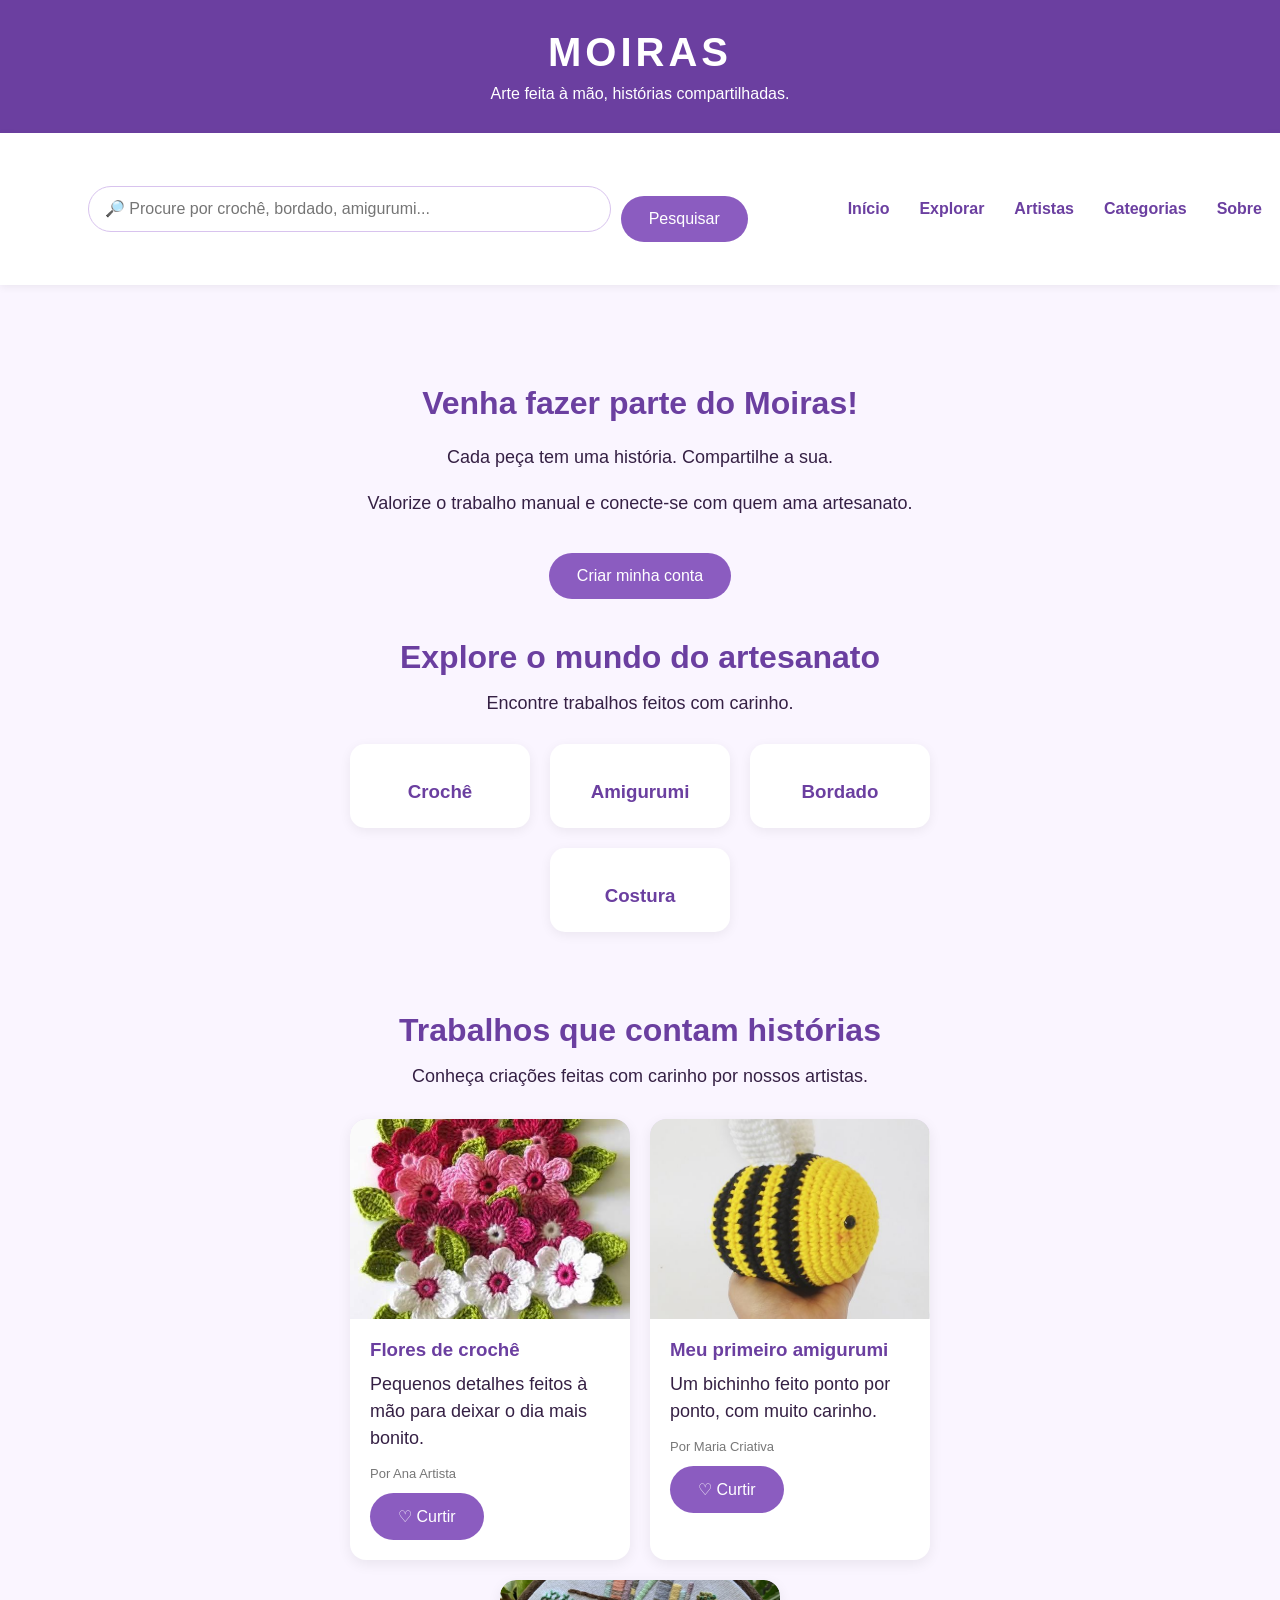
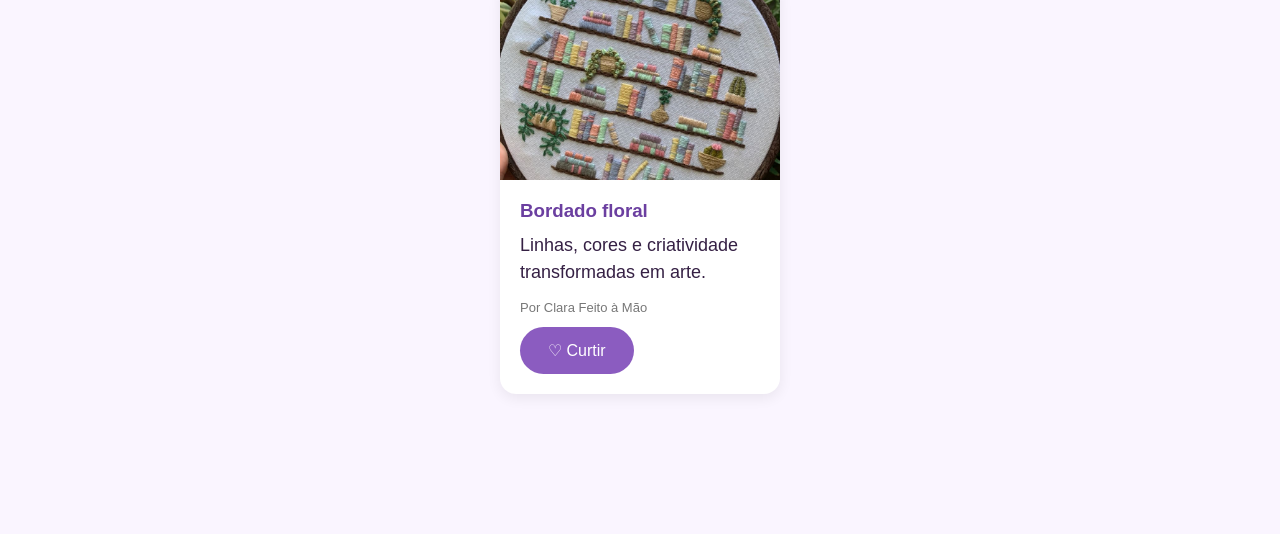
==== index.html @ c3fd4afe "Atualiza o front-end do MOIRAS" ====
<!DOCTYPE html>
<html lang="pt-BR">
<head>
    <meta charset="UTF-8">
    <meta name="viewport" content="width=device-width, initial-scale=1.0">
    <title>MOIRAS | Arte feita à mão</title>
    <link rel="stylesheet" href="style.css">
</head>
<body>

    <header>
        <h1>MOIRAS</h1>
        <p>Arte feita à mão, histórias compartilhadas.</p>
    </header>
    <nav class="menu">

<section class="barra-pesquisa">
    <input
        type="text"
        id="pesquisa"
        placeholder="🔎 Procure por crochê, bordado, amigurumi..."
    >
    <button type="button" id="botao-pesquisa">Pesquisar</button>
</section>

    <a href="#inicio">Início</a>
    <a href="#explorar">Explorar</a>
    <a href="#artistas">Artistas</a>
    <a href="#categorias">Categorias</a>
    <a href="#sobre">Sobre</a>
</nav>

    <main>
        <h2>Venha fazer parte do Moiras!</h2>

        <p>
            Cada peça tem uma história.
            Compartilhe a sua.
        </p>

        <p>
            Valorize o trabalho manual e conecte-se
            com quem ama artesanato.
        </p>

        <button>Criar minha conta</button>
        <section id="categorias" class="categorias">
    <h2>Explore o mundo do artesanato</h2>
    <p>Encontre trabalhos feitos com carinho.</p>

    <div class="lista-categorias">
        <article class="categoria"data-categoria="croche">
            <span></span>
            <h3>Crochê</h3>
        </article>

        <article class="categoria"data-categoria="amigurumi">
            <span></span>
            <h3>Amigurumi</h3>
        </article>

        <article class="categoria" data-categoria="bordado">
            <span></span>
            <h3>Bordado</h3>
        </article>

        <article class="categoria" data-categoria="costura">
            <span></span>
            <h3>Costura</h3>
        </article>
    </div>
</section>
<section id="explorar" class="publicacoes">
    <h2>Trabalhos que contam histórias</h2>
    <p>Conheça criações feitas com carinho por nossos artistas.</p>

    <div class="lista-publicacoes">

        <article class="publicacao">
            
<div class="imagem-publicacao">
    <img src="fotos/flor.jfif" alt="Flores feitas à mão">

</div>

            <div class="conteudo-publicacao">
                <h3>Flores de crochê</h3>
                <p>Pequenos detalhes feitos à mão para deixar o dia mais bonito.</p>
                <span>Por Ana Artista</span>
                <button type="button">♡ Curtir</button>
            </div>
        </article>

        <article class="publicacao">
            <div class="imagem-publicacao">
                <img src="fotos/abelha.jpg" alt="Trabalho artesanal de amigurumi">
            </div>
            <div class="conteudo-publicacao">
                <h3>Meu primeiro amigurumi</h3>
                <p>Um bichinho feito ponto por ponto, com muito carinho.</p>
                <span>Por Maria Criativa</span>
                <button type="button">♡ Curtir</button>
            </div>
        </article>

        <article class="publicacao">
            <div class="imagem-publicacao">
                <img src="fotos/livos.jpg" alt="Trabalho artesanal de amigurumi">
            </div>
            <div class="conteudo-publicacao">
                <h3>Bordado floral</h3>
                <p>Linhas, cores e criatividade transformadas em arte.</p>
                <span>Por Clara Feito à Mão</span>
                <button type="button">♡ Curtir</button>
            </div>
        </article>

    </div>
</section>
</main>
<script src="script.js"></script>
</body>
</html>
---- style.css ----
* {
    margin: 0;
    padding: 0;
    box-sizing: border-box;
}

body {
    font-family: Arial, sans-serif;
    background-color: #faf5ff;
    color: #352044;
}

header {
    background-color: #6b3fa0;
    color: white;
    text-align: center;
    padding: 30px 20px;
}

header h1 {
    font-size: 40px;
    letter-spacing: 4px;
}

header p {
    margin-top: 10px;
}

main {
    max-width: 800px;
    margin: 60px auto;
    padding: 40px 20px;
    text-align: center;
}

main h2 {
    color: #6b3fa0;
    font-size: 32px;
    margin-bottom: 20px;
}

main p {
    font-size: 18px;
    line-height: 1.7;
    margin-bottom: 15px;
}

button {
    background-color: #8b5cc0;
    color: white;
    border: none;
    padding: 14px 28px;
    border-radius: 25px;
    font-size: 16px;
    cursor: pointer;
    margin-top: 20px;
}

button:hover {
    background-color: #5b2f87;
}
.menu {
    background-color: white;
    display: flex;
    justify-content: center;
    align-items: center;
    gap: 30px;
    padding: 18px;
    flex-wrap: wrap;
    box-shadow: 0 2px 8px #00000010;
}

.menu a {
    color: #6b3fa0;
    text-decoration: none;
    font-weight: bold;
    font-size: 16px;
}

.menu a:hover {
    color: #a47bd1;
}
.categorias {
    padding: 40px 20px;
    text-align: center;
}

.categorias h2 {
    color: #6b3fa0;
    margin-bottom: 12px;
}

.lista-categorias {
    display: flex;
    justify-content: center;
    gap: 20px;
    flex-wrap: wrap;
    margin-top: 25px;
}

.categoria {
    background-color: white;
    border-radius: 15px;
    padding: 25px;
    width: 180px;
    box-shadow: 0 3px 12px #00000010;
}

.categoria span {
    font-size: 40px;
}

.categoria h3 {
    color: #6b3fa0;
    margin-top: 12px;
}
.publicacoes {
    padding: 40px 20px;
    text-align: center;
}

.publicacoes h2 {
    color: #6b3fa0;
    margin-bottom: 12px;
}

.lista-publicacoes {
    display: flex;
    justify-content: center;
    align-items: stretch;
    gap: 22px;
    flex-wrap: wrap;
    margin-top: 28px;
}

.publicacao {
    background-color: white;
    border-radius: 16px;
    width: 280px;
    overflow: hidden;
    box-shadow: 0 4px 14px #00000012;
    text-align: left;
}

.imagem-publicacao {
    background-color: #eadcf8;
    min-height: 140px;
    display: flex;
    align-items: center;
    justify-content: center;
    font-size: 64px;
}

.conteudo-publicacao {
    padding: 20px;
}

.conteudo-publicacao h3 {
    color: #6b3fa0;
    margin-bottom: 10px;
}

.conteudo-publicacao p {
    line-height: 1.5;
    margin-bottom: 14px;
}

.conteudo-publicacao span {
    display: block;
    color: #777;
    font-size: 13px;
    margin-bottom: 12px;
}

.conteudo-publicacao button {
    margin-top: 0;
}

.categoria {
    transition: transform 0.3s ease, box-shadow 0.3s ease;
    cursor: pointer;
}

.categoria:hover {
    transform: translateY(-6px);
    box-shadow: 0 8px 20px #6b3fa033;
}

.publicacao {
    transition: transform 0.3s ease, box-shadow 0.3s ease;
}

.publicacao:hover {
    transform: translateY(-5px);
    box-shadow: 0 8px 22px #6b3fa033;
}

.menu a {
    transition: color 0.3s ease;
}

.menu a:hover {
    color: #b08ae0;
}

/* ===== MOIRAS RESPONSIVO ===== */

/* Evita que elementos ultrapassem a tela */
* {
    box-sizing: border-box;
}

img {
    max-width: 100%;
    height: auto;
}

/* Barra de pesquisa */
.barra-pesquisa {
    display: flex;
    align-items: center;
    justify-content: center;
    gap: 10px;
    width: 100%;
    max-width: 700px;
    margin: 25px auto;
    padding: 0 20px;
}

.barra-pesquisa input {
    flex: 1;
    min-width: 0;
    padding: 13px 16px;
    border: 1px solid #d8c3ee;
    border-radius: 25px;
    font-size: 16px;
}

/* Categorias e publicações */
.lista-categorias,
.lista-publicacoes {
    display: flex;
    flex-wrap: wrap;
    justify-content: center;
    align-items: stretch;
    gap: 20px;
}

.categoria,
.publicacao {
    min-width: 0;
}

/* Tablets */
@media (max-width: 900px) {
    main {
        width: 100%;
        max-width: 100%;
        padding: 30px 20px;
    }

    .categoria {
        width: calc(50% - 20px);
    }

    .publicacao {
        width: calc(50% - 15px);
    }
}

@media (max-width: 600px) {
    header {
        padding: 24px 15px;
    }

    header h1 {
        font-size: 30px;
        letter-spacing: 3px;
    }

.menu {
    gap: 10px;
    padding: 12px 8px;
    flex-wrap: wrap;
    justify-content: center;
}

.menu a {
    font-size: 13px;
    padding: 5px 2px;
}

    main {
        margin: 20px auto;
        padding: 25px 15px;
    }

    main h2 {
        font-size: 25px;
    }

    main p {
        font-size: 16px;
    }

    .barra-pesquisa {
        flex-direction: column;
        padding: 0 15px;
    }

    .barra-pesquisa input,
    .barra-pesquisa button {
        width: 100%;
        max-width: 100%;
    }

    .categoria,
    .publicacao {
        width: 100%;
        max-width: 380px;
    }

    .lista-categorias,
    .lista-publicacoes {
        gap: 16px;
    }

    .conteudo-publicacao {
        padding: 16px;
    }
}

.imagem-publicacao img {
    display: block;
    width: 100%;
    height: 200px;
    object-fit: cover;
    border-radius: 16px 16px 0 0;
}
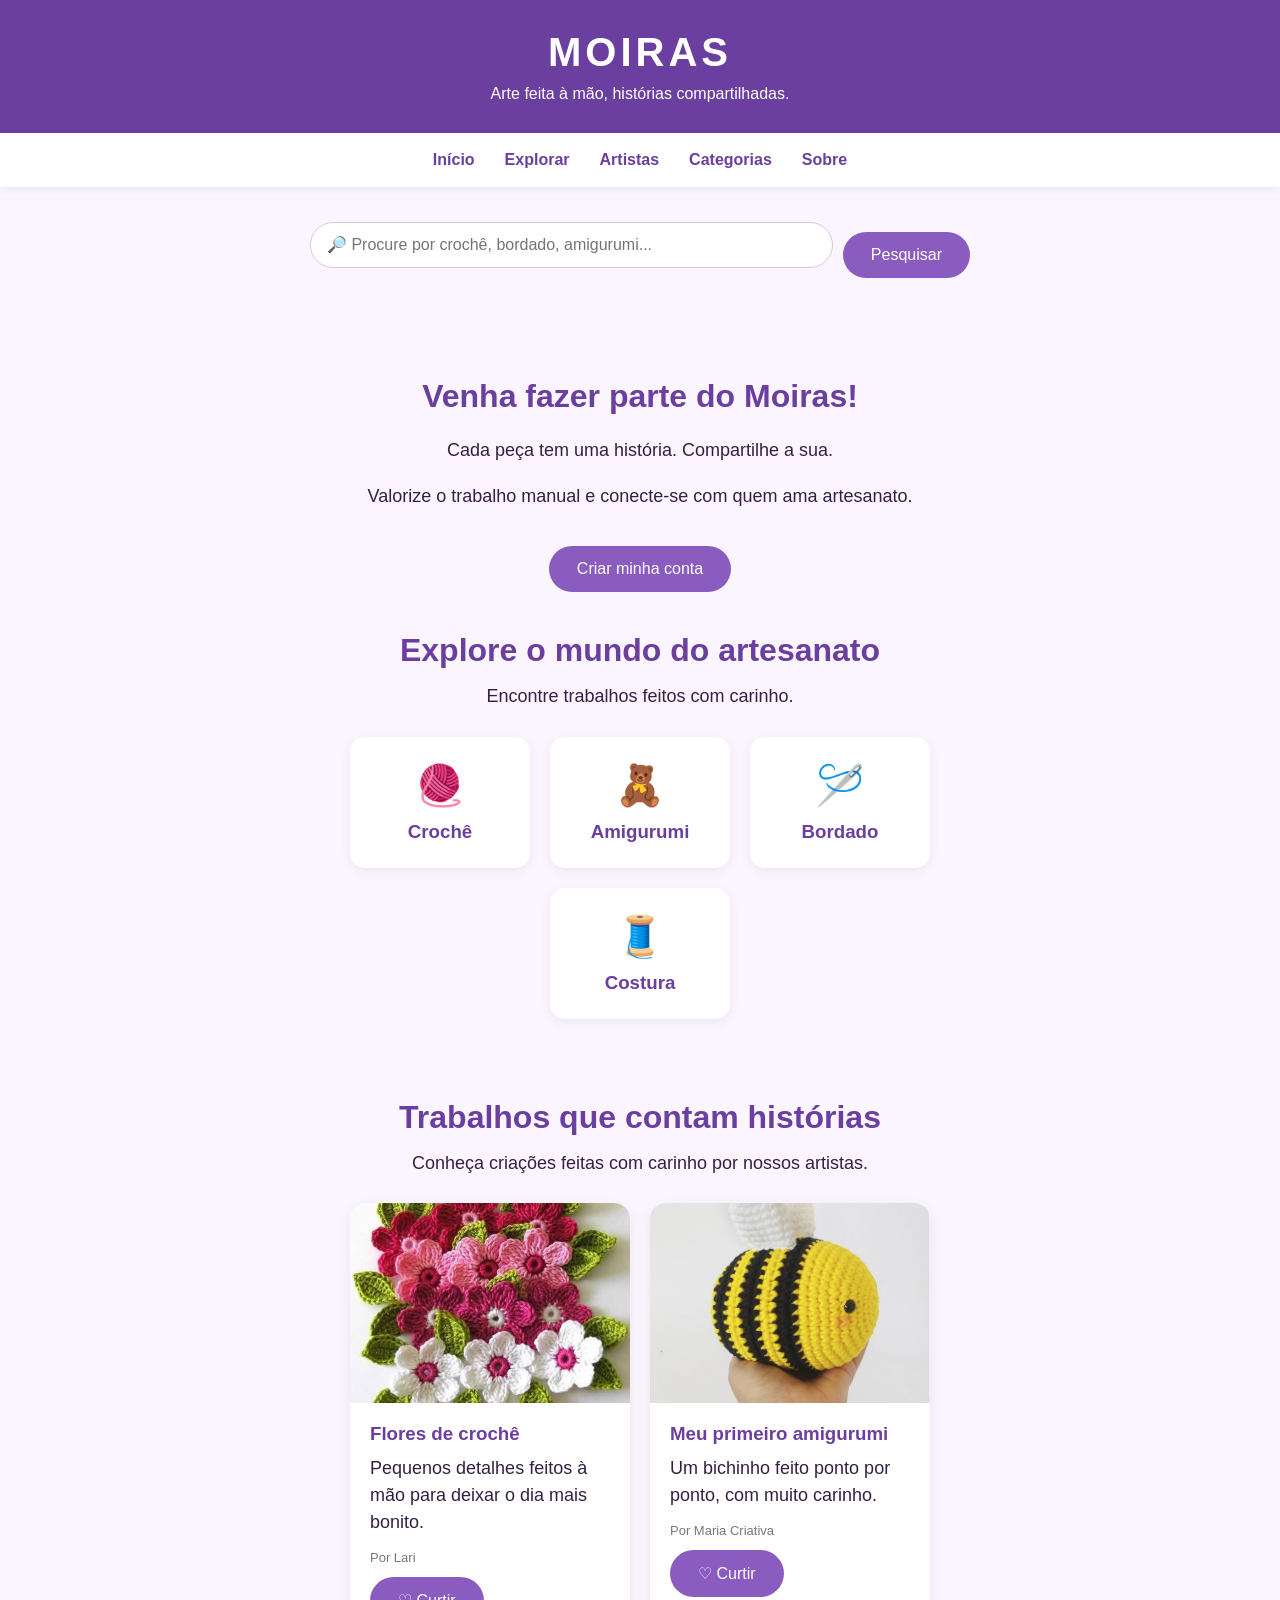
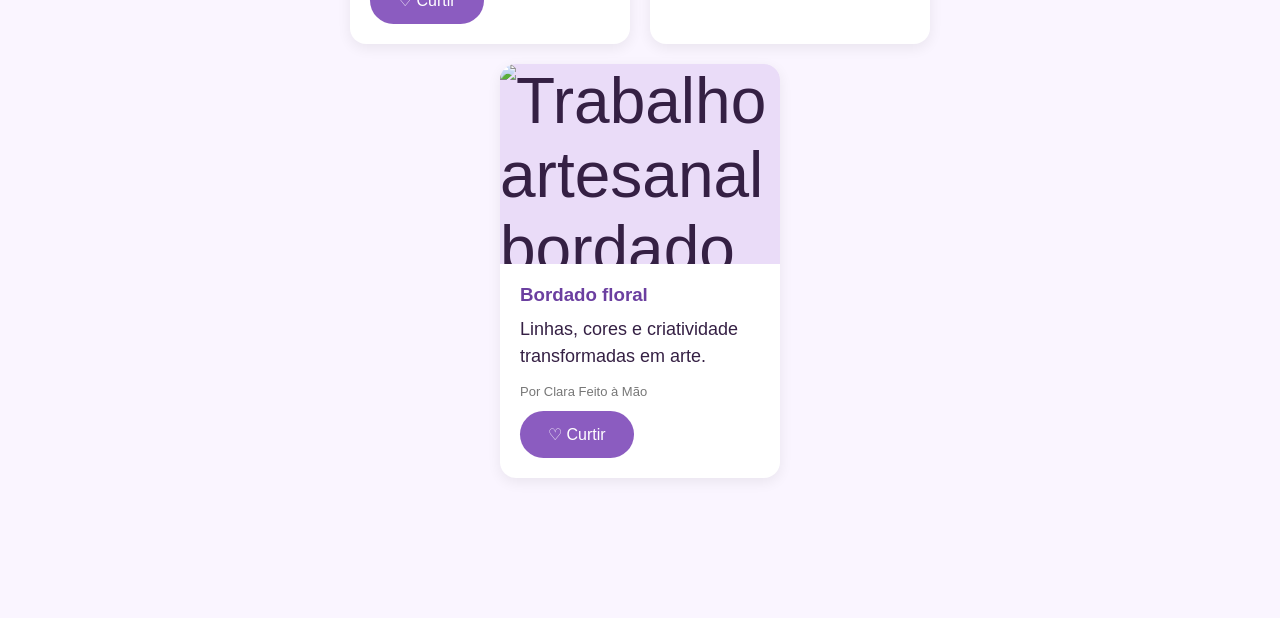
==== commit ff56a888: "Resolve conflitos e atualiza front-end MOIRAS" ====
--- a/index.html
+++ b/index.html
@@ -1,3 +1,4 @@
+
 <!DOCTYPE html>
 <html lang="pt-BR">
 <head>
@@ -7,117 +8,98 @@
     <link rel="stylesheet" href="style.css">
 </head>
 <body>
-
     <header>
         <h1>MOIRAS</h1>
         <p>Arte feita à mão, histórias compartilhadas.</p>
     </header>
+
     <nav class="menu">
+        <a href="#inicio">Início</a>
+        <a href="#explorar">Explorar</a>
+        <a href="#artistas">Artistas</a>
+        <a href="#categorias">Categorias</a>
+        <a href="#sobre">Sobre</a>
+    </nav>
 
-<section class="barra-pesquisa">
-    <input
-        type="text"
-        id="pesquisa"
-        placeholder="🔎 Procure por crochê, bordado, amigurumi..."
-    >
-    <button type="button" id="botao-pesquisa">Pesquisar</button>
-</section>
+    <section class="barra-pesquisa">
+        <input type="text" id="pesquisa" placeholder="🔎 Procure por crochê, bordado, amigurumi...">
+        <button type="button" id="botao-pesquisa">Pesquisar</button>
+    </section>
 
-    <a href="#inicio">Início</a>
-    <a href="#explorar">Explorar</a>
-    <a href="#artistas">Artistas</a>
-    <a href="#categorias">Categorias</a>
-    <a href="#sobre">Sobre</a>
-</nav>
+    <main id="inicio">
+        <h2>Venha fazer parte do Moiras!</h2>
+        <p>Cada peça tem uma história. Compartilhe a sua.</p>
+        <p>Valorize o trabalho manual e conecte-se com quem ama artesanato.</p>
+        <button type="button">Criar minha conta</button>
 
-    <main>
-        <h2>Venha fazer parte do Moiras!</h2>
+        <section id="categorias" class="categorias">
+            <h2>Explore o mundo do artesanato</h2>
+            <p>Encontre trabalhos feitos com carinho.</p>
 
-        <p>
-            Cada peça tem uma história.
-            Compartilhe a sua.
-        </p>
+            <div class="lista-categorias">
+                <article class="categoria" data-categoria="croche">
+                    <span>🧶</span>
+                    <h3>Crochê</h3>
+                </article>
+                <article class="categoria" data-categoria="amigurumi">
+                    <span>🧸</span>
+                    <h3>Amigurumi</h3>
+                </article>
+                <article class="categoria" data-categoria="bordado">
+                    <span>🪡</span>
+                    <h3>Bordado</h3>
+                </article>
+                <article class="categoria" data-categoria="costura">
+                    <span>🧵</span>
+                    <h3>Costura</h3>
+                </article>
+            </div>
+        </section>
 
-        <p>
-            Valorize o trabalho manual e conecte-se
-            com quem ama artesanato.
-        </p>
+        <section id="explorar" class="publicacoes">
+            <h2>Trabalhos que contam histórias</h2>
+            <p>Conheça criações feitas com carinho por nossos artistas.</p>
 
-        <button>Criar minha conta</button>
-        <section id="categorias" class="categorias">
-    <h2>Explore o mundo do artesanato</h2>
-    <p>Encontre trabalhos feitos com carinho.</p>
+            <div class="lista-publicacoes">
+                <article class="publicacao">
+                    <div class="imagem-publicacao">
+                        <img src="fotos/flor.jfif" alt="Flores feitas à mão">
+                    </div>
+                    <div class="conteudo-publicacao">
+                        <h3>Flores de crochê</h3>
+                        <p>Pequenos detalhes feitos à mão para deixar o dia mais bonito.</p>
+                        <span>Por Lari</span>
+                        <button type="button">♡ Curtir</button>
+                    </div>
+                </article>
 
-    <div class="lista-categorias">
-        <article class="categoria"data-categoria="croche">
-            <span></span>
-            <h3>Crochê</h3>
-        </article>
+                <article class="publicacao">
+                    <div class="imagem-publicacao">
+                        <img src="fotos/abelha.jpg" alt="Abelha de crochê feita à mão">
+                    </div>
+                    <div class="conteudo-publicacao">
+                        <h3>Meu primeiro amigurumi</h3>
+                        <p>Um bichinho feito ponto por ponto, com muito carinho.</p>
+                        <span>Por Maria Criativa</span>
+                        <button type="button">♡ Curtir</button>
+                    </div>
+                </article>
 
-        <article class="categoria"data-categoria="amigurumi">
-            <span></span>
-            <h3>Amigurumi</h3>
-        </article>
+                <article class="publicacao">
+                    <div class="imagem-publicacao">
+                        <img src="fotos/livros.png" alt="Trabalho artesanal bordado">
+                    </div>
+                    <div class="conteudo-publicacao">
+                        <h3>Bordado floral</h3>
+                        <p>Linhas, cores e criatividade transformadas em arte.</p>
+                        <span>Por Clara Feito à Mão</span>
+                        <button type="button">♡ Curtir</button>
+                    </div>
+                </article>
+            </div>
+        </section>
+    </main>
 
-        <article class="categoria" data-categoria="bordado">
-            <span></span>
-            <h3>Bordado</h3>
-        </article>
-
-        <article class="categoria" data-categoria="costura">
-            <span></span>
-            <h3>Costura</h3>
-        </article>
-    </div>
-</section>
-<section id="explorar" class="publicacoes">
-    <h2>Trabalhos que contam histórias</h2>
-    <p>Conheça criações feitas com carinho por nossos artistas.</p>
-
-    <div class="lista-publicacoes">
-
-        <article class="publicacao">
-            
-<div class="imagem-publicacao">
-    <img src="fotos/flor.jfif" alt="Flores feitas à mão">
-
-</div>
-
-            <div class="conteudo-publicacao">
-                <h3>Flores de crochê</h3>
-                <p>Pequenos detalhes feitos à mão para deixar o dia mais bonito.</p>
-                <span>Por Ana Artista</span>
-                <button type="button">♡ Curtir</button>
-            </div>
-        </article>
-
-        <article class="publicacao">
-            <div class="imagem-publicacao">
-                <img src="fotos/abelha.jpg" alt="Trabalho artesanal de amigurumi">
-            </div>
-            <div class="conteudo-publicacao">
-                <h3>Meu primeiro amigurumi</h3>
-                <p>Um bichinho feito ponto por ponto, com muito carinho.</p>
-                <span>Por Maria Criativa</span>
-                <button type="button">♡ Curtir</button>
-            </div>
-        </article>
-
-        <article class="publicacao">
-            <div class="imagem-publicacao">
-                <img src="fotos/livos.jpg" alt="Trabalho artesanal de amigurumi">
-            </div>
-            <div class="conteudo-publicacao">
-                <h3>Bordado floral</h3>
-                <p>Linhas, cores e criatividade transformadas em arte.</p>
-                <span>Por Clara Feito à Mão</span>
-                <button type="button">♡ Curtir</button>
-            </div>
-        </article>
-
-    </div>
-</section>
-</main>
-<script src="script.js"></script>
+    <script src="script.js"></script>
 </body>
 </html>
--- a/style.css
+++ b/style.css
@@ -1,3 +1,4 @@
+
 * {
     margin: 0;
     padding: 0;
@@ -27,6 +28,7 @@
 }
 
 main {
+    width: 100%;
     max-width: 800px;
     margin: 60px auto;
     padding: 40px 20px;
@@ -59,6 +61,7 @@
 button:hover {
     background-color: #5b2f87;
 }
+
 .menu {
     background-color: white;
     display: flex;
@@ -75,127 +78,6 @@
     text-decoration: none;
     font-weight: bold;
     font-size: 16px;
-}
-
-.menu a:hover {
-    color: #a47bd1;
-}
-.categorias {
-    padding: 40px 20px;
-    text-align: center;
-}
-
-.categorias h2 {
-    color: #6b3fa0;
-    margin-bottom: 12px;
-}
-
-.lista-categorias {
-    display: flex;
-    justify-content: center;
-    gap: 20px;
-    flex-wrap: wrap;
-    margin-top: 25px;
-}
-
-.categoria {
-    background-color: white;
-    border-radius: 15px;
-    padding: 25px;
-    width: 180px;
-    box-shadow: 0 3px 12px #00000010;
-}
-
-.categoria span {
-    font-size: 40px;
-}
-
-.categoria h3 {
-    color: #6b3fa0;
-    margin-top: 12px;
-}
-.publicacoes {
-    padding: 40px 20px;
-    text-align: center;
-}
-
-.publicacoes h2 {
-    color: #6b3fa0;
-    margin-bottom: 12px;
-}
-
-.lista-publicacoes {
-    display: flex;
-    justify-content: center;
-    align-items: stretch;
-    gap: 22px;
-    flex-wrap: wrap;
-    margin-top: 28px;
-}
-
-.publicacao {
-    background-color: white;
-    border-radius: 16px;
-    width: 280px;
-    overflow: hidden;
-    box-shadow: 0 4px 14px #00000012;
-    text-align: left;
-}
-
-.imagem-publicacao {
-    background-color: #eadcf8;
-    min-height: 140px;
-    display: flex;
-    align-items: center;
-    justify-content: center;
-    font-size: 64px;
-}
-
-.conteudo-publicacao {
-    padding: 20px;
-}
-
-.conteudo-publicacao h3 {
-    color: #6b3fa0;
-    margin-bottom: 10px;
-}
-
-.conteudo-publicacao p {
-    line-height: 1.5;
-    margin-bottom: 14px;
-}
-
-.conteudo-publicacao span {
-    display: block;
-    color: #777;
-    font-size: 13px;
-    margin-bottom: 12px;
-}
-
-.conteudo-publicacao button {
-    margin-top: 0;
-}
-
-.categoria {
-    transition: transform 0.3s ease, box-shadow 0.3s ease;
-    cursor: pointer;
-}
-
-.categoria:hover {
-    transform: translateY(-6px);
-    box-shadow: 0 8px 20px #6b3fa033;
-}
-
-.publicacao {
-    transition: transform 0.3s ease, box-shadow 0.3s ease;
-}
-
-.publicacao:hover {
-    transform: translateY(-5px);
-    box-shadow: 0 8px 22px #6b3fa033;
-}
-
-.menu a {
     transition: color 0.3s ease;
 }
 
@@ -203,19 +85,6 @@
     color: #b08ae0;
 }
 
-/* ===== MOIRAS RESPONSIVO ===== */
-
-/* Evita que elementos ultrapassem a tela */
-* {
-    box-sizing: border-box;
-}
-
-img {
-    max-width: 100%;
-    height: auto;
-}
-
-/* Barra de pesquisa */
 .barra-pesquisa {
     display: flex;
     align-items: center;
@@ -236,7 +105,18 @@
     font-size: 16px;
 }
 
-/* Categorias e publicações */
+.categorias,
+.publicacoes {
+    padding: 40px 20px;
+    text-align: center;
+}
+
+.categorias h2,
+.publicacoes h2 {
+    color: #6b3fa0;
+    margin-bottom: 12px;
+}
+
 .lista-categorias,
 .lista-publicacoes {
     display: flex;
@@ -244,90 +124,56 @@
     justify-content: center;
     align-items: stretch;
     gap: 20px;
-}
-
-.categoria,
+    margin-top: 25px;
+}
+
+.categoria {
+    background-color: white;
+    border-radius: 15px;
+    padding: 25px;
+    width: 180px;
+    box-shadow: 0 3px 12px #00000010;
+    cursor: pointer;
+    transition: transform 0.3s ease, box-shadow 0.3s ease;
+}
+
+.categoria:hover {
+    transform: translateY(-6px);
+    box-shadow: 0 8px 20px #6b3fa033;
+}
+
+.categoria span {
+    font-size: 40px;
+}
+
+.categoria h3 {
+    color: #6b3fa0;
+    margin-top: 12px;
+}
+
 .publicacao {
+    background-color: white;
+    border-radius: 16px;
+    width: 280px;
     min-width: 0;
-}
-
-/* Tablets */
-@media (max-width: 900px) {
-    main {
-        width: 100%;
-        max-width: 100%;
-        padding: 30px 20px;
-    }
-
-    .categoria {
-        width: calc(50% - 20px);
-    }
-
-    .publicacao {
-        width: calc(50% - 15px);
-    }
-}
-
-@media (max-width: 600px) {
-    header {
-        padding: 24px 15px;
-    }
-
-    header h1 {
-        font-size: 30px;
-        letter-spacing: 3px;
-    }
-
-.menu {
-    gap: 10px;
-    padding: 12px 8px;
-    flex-wrap: wrap;
-    justify-content: center;
-}
-
-.menu a {
-    font-size: 13px;
-    padding: 5px 2px;
-}
-
-    main {
-        margin: 20px auto;
-        padding: 25px 15px;
-    }
-
-    main h2 {
-        font-size: 25px;
-    }
-
-    main p {
-        font-size: 16px;
-    }
-
-    .barra-pesquisa {
-        flex-direction: column;
-        padding: 0 15px;
-    }
-
-    .barra-pesquisa input,
-    .barra-pesquisa button {
-        width: 100%;
-        max-width: 100%;
-    }
-
-    .categoria,
-    .publicacao {
-        width: 100%;
-        max-width: 380px;
-    }
-
-    .lista-categorias,
-    .lista-publicacoes {
-        gap: 16px;
-    }
-
-    .conteudo-publicacao {
-        padding: 16px;
-    }
+    overflow: hidden;
+    box-shadow: 0 4px 14px #00000012;
+    text-align: left;
+    transition: transform 0.3s ease, box-shadow 0.3s ease;
+}
+
+.publicacao:hover {
+    transform: translateY(-5px);
+    box-shadow: 0 8px 22px #6b3fa033;
+}
+
+.imagem-publicacao {
+    background-color: #eadcf8;
+    min-height: 140px;
+    display: flex;
+    align-items: center;
+    justify-content: center;
+    font-size: 64px;
 }
 
 .imagem-publicacao img {
@@ -335,5 +181,106 @@
     width: 100%;
     height: 200px;
     object-fit: cover;
-    border-radius: 16px 16px 0 0;
-}
+}
+
+.conteudo-publicacao {
+    padding: 20px;
+}
+
+.conteudo-publicacao h3 {
+    color: #6b3fa0;
+    margin-bottom: 10px;
+}
+
+.conteudo-publicacao p {
+    line-height: 1.5;
+    margin-bottom: 14px;
+}
+
+.conteudo-publicacao span {
+    display: block;
+    color: #777;
+    font-size: 13px;
+    margin-bottom: 12px;
+}
+
+.conteudo-publicacao button {
+    margin-top: 0;
+}
+
+/* Responsividade para tablets */
+@media (max-width: 900px) {
+    main {
+        max-width: 100%;
+        padding: 30px 20px;
+    }
+
+    .categoria {
+        width: calc(50% - 20px);
+    }
+
+    .publicacao {
+        width: calc(50% - 15px);
+    }
+}
+
+/* Responsividade para celulares */
+@media (max-width: 600px) {
+    header {
+        padding: 24px 15px;
+    }
+
+    header h1 {
+        font-size: 30px;
+        letter-spacing: 3px;
+    }
+
+    .menu {
+        gap: 10px;
+        padding: 12px 8px;
+    }
+
+    .menu a {
+        font-size: 13px;
+        padding: 5px 2px;
+    }
+
+    main {
+        margin: 20px auto;
+        padding: 25px 15px;
+    }
+
+    main h2 {
+        font-size: 25px;
+    }
+
+    main p {
+        font-size: 16px;
+    }
+
+    .barra-pesquisa {
+        flex-direction: column;
+        padding: 0 15px;
+    }
+
+    .barra-pesquisa input,
+    .barra-pesquisa button {
+        width: 100%;
+        max-width: 100%;
+    }
+
+    .categoria,
+    .publicacao {
+        width: 100%;
+        max-width: 380px;
+    }
+
+    .lista-categorias,
+    .lista-publicacoes {
+        gap: 16px;
+    }
+
+    .conteudo-publicacao {
+        padding: 16px;
+    }
+}
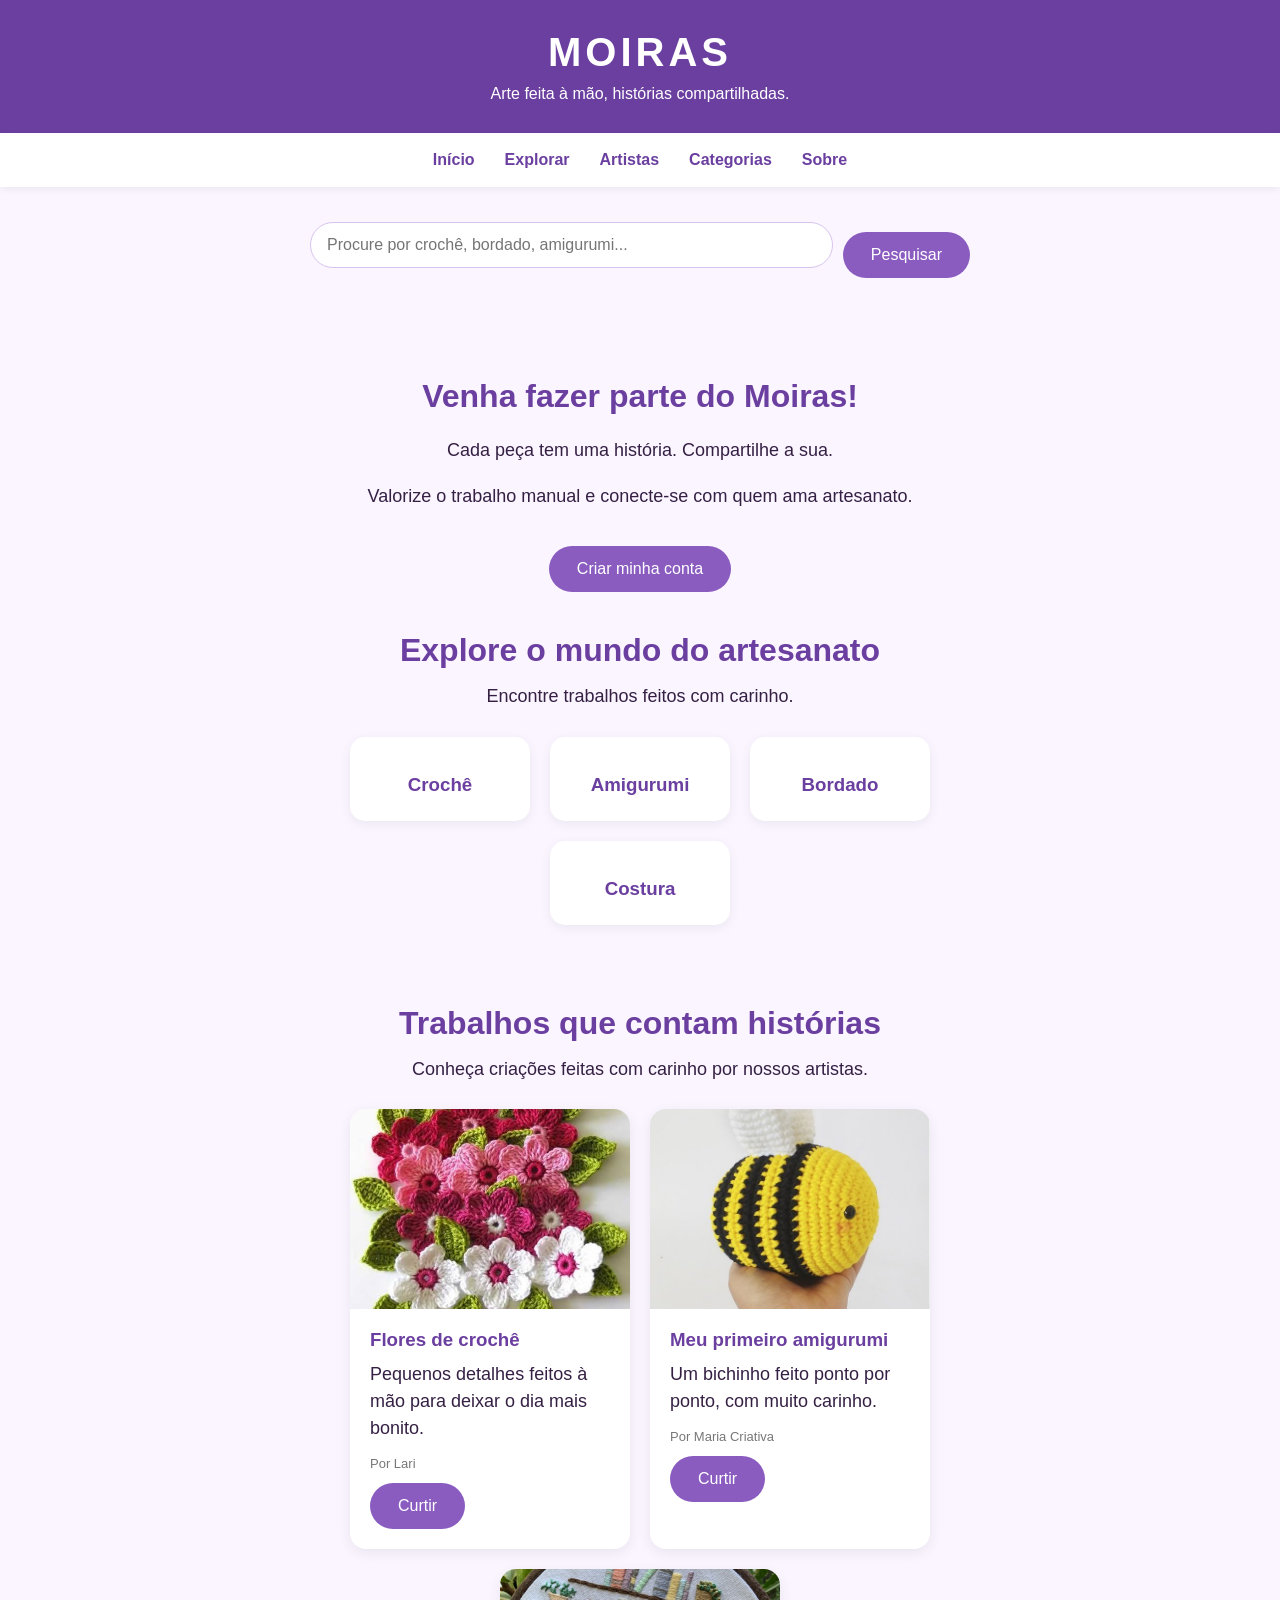
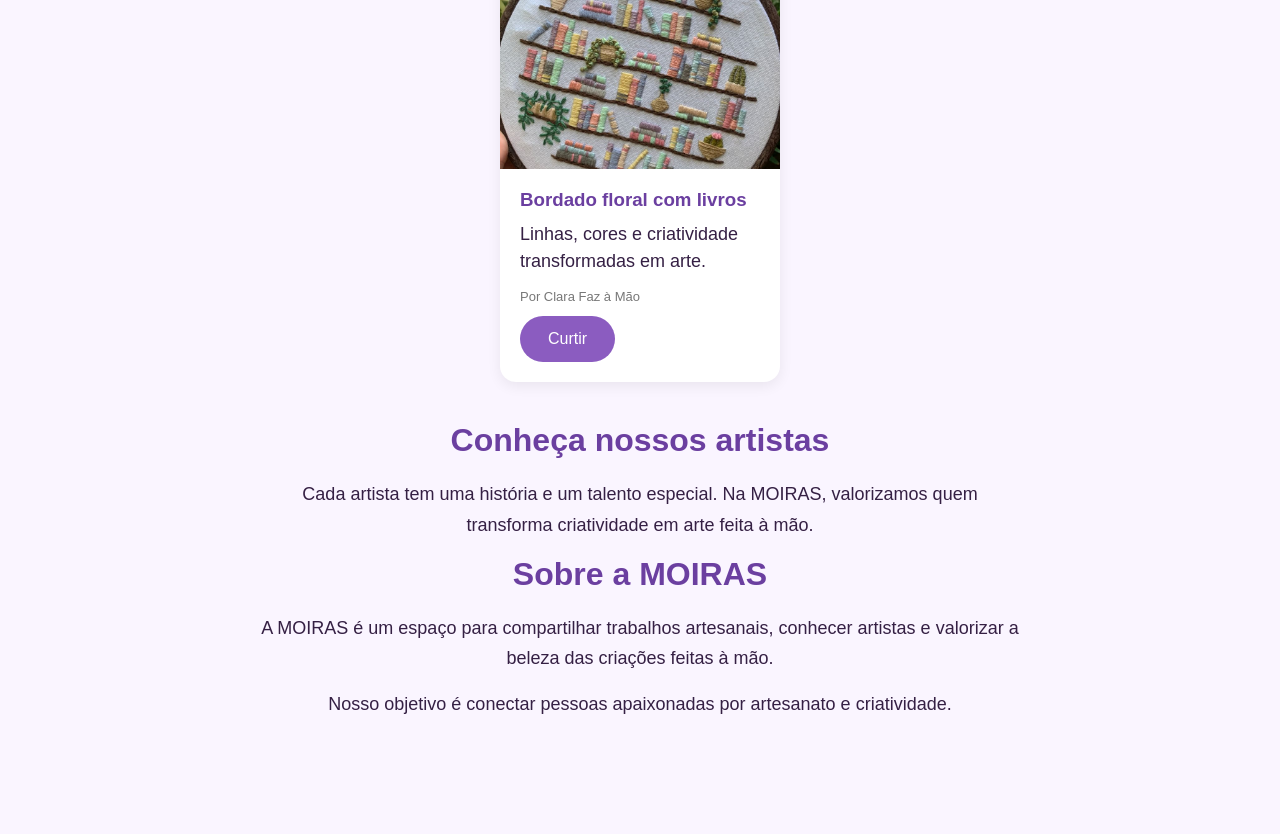
==== commit e97f810f: "Atualiza funcionalidades da MOIRAS" ====
--- a/index.html
+++ b/index.html
@@ -9,20 +9,19 @@
 </head>
 <body>
     <header>
-        <h1>MOIRAS</h1>
-        <p>Arte feita à mão, histórias compartilhadas.</p>
-    </header>
-
+    <h1>MOIRAS</h1>
+    <p>Arte feita à mão, histórias compartilhadas.</p>
+</header>
     <nav class="menu">
-        <a href="#inicio">Início</a>
-        <a href="#explorar">Explorar</a>
-        <a href="#artistas">Artistas</a>
-        <a href="#categorias">Categorias</a>
-        <a href="#sobre">Sobre</a>
-    </nav>
+    <a href="#inicio">Início</a>
+    <a href="#explorar">Explorar</a>
+    <a href="#artistas">Artistas</a>
+    <a href="#categorias">Categorias</a>
+    <a href="#sobre">Sobre</a>
+</nav>
 
     <section class="barra-pesquisa">
-        <input type="text" id="pesquisa" placeholder="🔎 Procure por crochê, bordado, amigurumi...">
+        <input type="text" id="pesquisa" placeholder="Procure por crochê, bordado, amigurumi...">
         <button type="button" id="botao-pesquisa">Pesquisar</button>
     </section>
 
@@ -30,7 +29,9 @@
         <h2>Venha fazer parte do Moiras!</h2>
         <p>Cada peça tem uma história. Compartilhe a sua.</p>
         <p>Valorize o trabalho manual e conecte-se com quem ama artesanato.</p>
-        <button type="button">Criar minha conta</button>
+       <button type="button" onclick="window.location.href='cadastro.html'">
+    Criar minha conta
+</button>
 
         <section id="categorias" class="categorias">
             <h2>Explore o mundo do artesanato</h2>
@@ -38,19 +39,19 @@
 
             <div class="lista-categorias">
                 <article class="categoria" data-categoria="croche">
-                    <span>🧶</span>
+                    <span></span>
                     <h3>Crochê</h3>
                 </article>
                 <article class="categoria" data-categoria="amigurumi">
-                    <span>🧸</span>
+                    <span></span>
                     <h3>Amigurumi</h3>
                 </article>
                 <article class="categoria" data-categoria="bordado">
-                    <span>🪡</span>
+                    <span></span>
                     <h3>Bordado</h3>
                 </article>
                 <article class="categoria" data-categoria="costura">
-                    <span>🧵</span>
+                    <span></span>
                     <h3>Costura</h3>
                 </article>
             </div>
@@ -69,7 +70,7 @@
                         <h3>Flores de crochê</h3>
                         <p>Pequenos detalhes feitos à mão para deixar o dia mais bonito.</p>
                         <span>Por Lari</span>
-                        <button type="button">♡ Curtir</button>
+                        <button type="button"> Curtir</button>
                     </div>
                 </article>
 
@@ -81,24 +82,50 @@
                         <h3>Meu primeiro amigurumi</h3>
                         <p>Um bichinho feito ponto por ponto, com muito carinho.</p>
                         <span>Por Maria Criativa</span>
-                        <button type="button">♡ Curtir</button>
+                        <button type="button"> Curtir</button>
                     </div>
                 </article>
 
                 <article class="publicacao">
                     <div class="imagem-publicacao">
-                        <img src="fotos/livros.png" alt="Trabalho artesanal bordado">
+                        <img src="fotos/livos.jpg" alt="Trabalho de bordado">
                     </div>
                     <div class="conteudo-publicacao">
-                        <h3>Bordado floral</h3>
+                        <h3>Bordado floral com livros</h3>
                         <p>Linhas, cores e criatividade transformadas em arte.</p>
-                        <span>Por Clara Feito à Mão</span>
-                        <button type="button">♡ Curtir</button>
+                        <span>Por Clara Faz à Mão</span>
+                        <button type="button"> Curtir</button>
                     </div>
                 </article>
             </div>
+               </section>
+
+        <section id="artistas" class="secao-artistas">
+            <h2>Conheça nossos artistas</h2>
+
+            <p>
+                Cada artista tem uma história e um talento especial.
+                Na MOIRAS, valorizamos quem transforma criatividade
+                em arte feita à mão.
+            </p>
         </section>
-    </main>
+
+        <section id="sobre" class="secao-sobre">
+            <h2>Sobre a MOIRAS</h2>
+
+            <p>
+                A MOIRAS é um espaço para compartilhar trabalhos
+                artesanais, conhecer artistas e valorizar a beleza
+                das criações feitas à mão.
+            </p>
+
+            <p>
+                Nosso objetivo é conectar pessoas apaixonadas
+                por artesanato e criatividade.
+            </p>
+        </section>
+
+        </main>
 
     <script src="script.js"></script>
 </body>
--- a/style.css
+++ b/style.css
@@ -208,7 +208,7 @@
     margin-top: 0;
 }
 
-/* Responsividade para tablets */
+
 @media (max-width: 900px) {
     main {
         max-width: 100%;
@@ -224,7 +224,7 @@
     }
 }
 
-/* Responsividade para celulares */
+
 @media (max-width: 600px) {
     header {
         padding: 24px 15px;
@@ -284,3 +284,101 @@
         padding: 16px;
     }
 }
+
+.pagina-autenticacao {
+    min-height: 70vh;
+    display: flex;
+    justify-content: center;
+    align-items: center;
+    padding: 30px 20px;
+    margin: 0 auto;
+}
+
+.caixa-autenticacao {
+    background-color: white;
+    width: 100%;
+    max-width: 450px;
+    padding: 35px;
+    border-radius: 20px;
+    box-shadow: 0 5px 25px #6b3fa022;
+    text-align: left;
+}
+
+.caixa-autenticacao h2 {
+    color: #6b3fa0;
+    text-align: center;
+    font-size: 28px;
+    margin-bottom: 12px;
+}
+
+.caixa-autenticacao > p {
+    text-align: center;
+    line-height: 1.6;
+    margin-bottom: 25px;
+}
+
+#form-cadastro {
+    display: flex;
+    flex-direction: column;
+    gap: 10px;
+}
+
+#form-cadastro label {
+    color: #352044;
+    font-weight: bold;
+    margin-top: 8px;
+}
+
+#form-cadastro input {
+    width: 100%;
+    padding: 13px;
+    border: 1px solid #d8c3ee;
+    border-radius: 10px;
+    font-size: 16px;
+    outline: none;
+}
+
+#form-cadastro input:focus {
+    border-color: #8b5cc0;
+    box-shadow: 0 0 0 3px #8b5cc022;
+}
+
+#form-cadastro button {
+    width: 100%;
+    margin-top: 18px;
+}
+
+.alternar-autenticacao {
+    margin-top: 22px;
+    font-size: 15px;
+}
+
+.caixa-autenticacao a {
+    color: #6b3fa0;
+    font-weight: bold;
+    text-decoration: none;
+}
+
+.caixa-autenticacao a:hover {
+    text-decoration: underline;
+}
+
+.voltar-inicio {
+    display: block;
+    text-align: center;
+    margin-top: 18px;
+}
+
+@media (max-width: 480px) {
+    .caixa-autenticacao {
+        padding: 25px 20px;
+    }
+}
+/* Logo do MOIRAS */
+.logo-moiras {
+    width: 180px;
+    max-width: 80%;
+    height: auto;
+    display: block;
+    margin: 10px auto;
+}
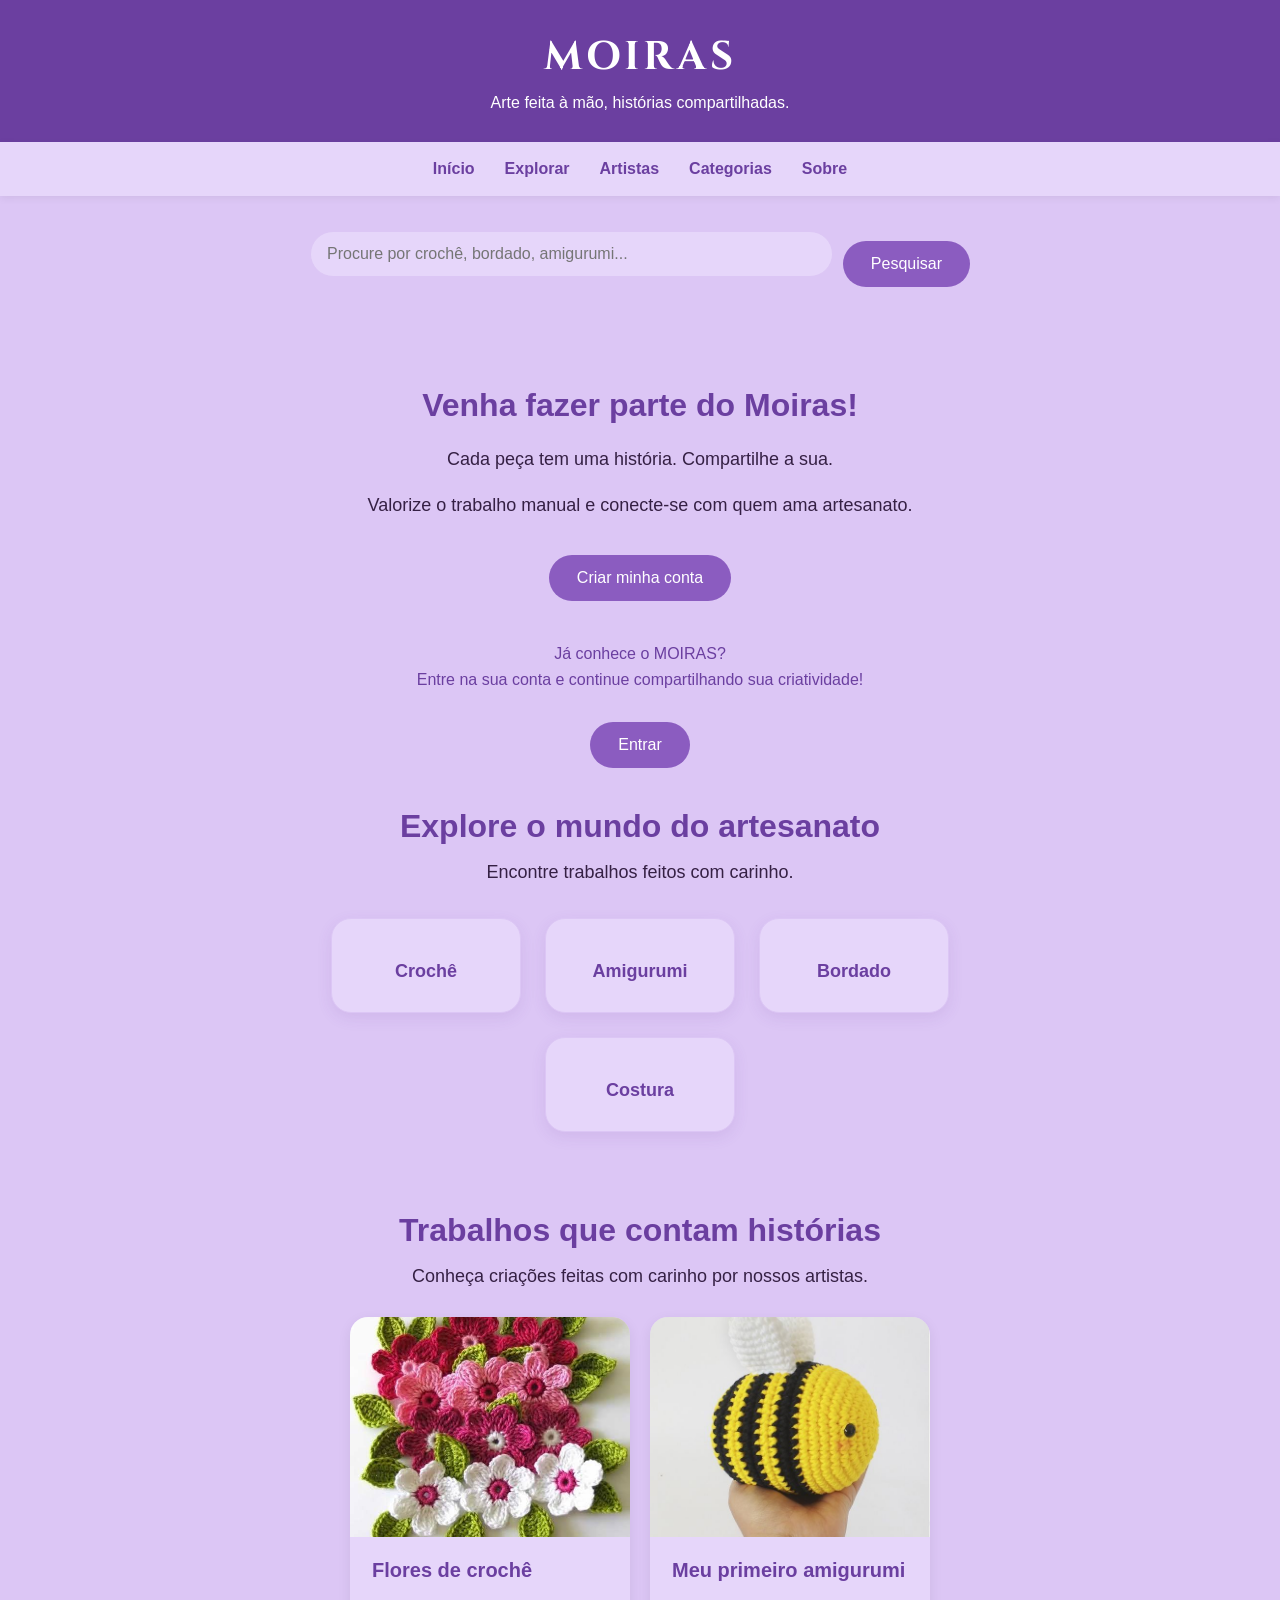
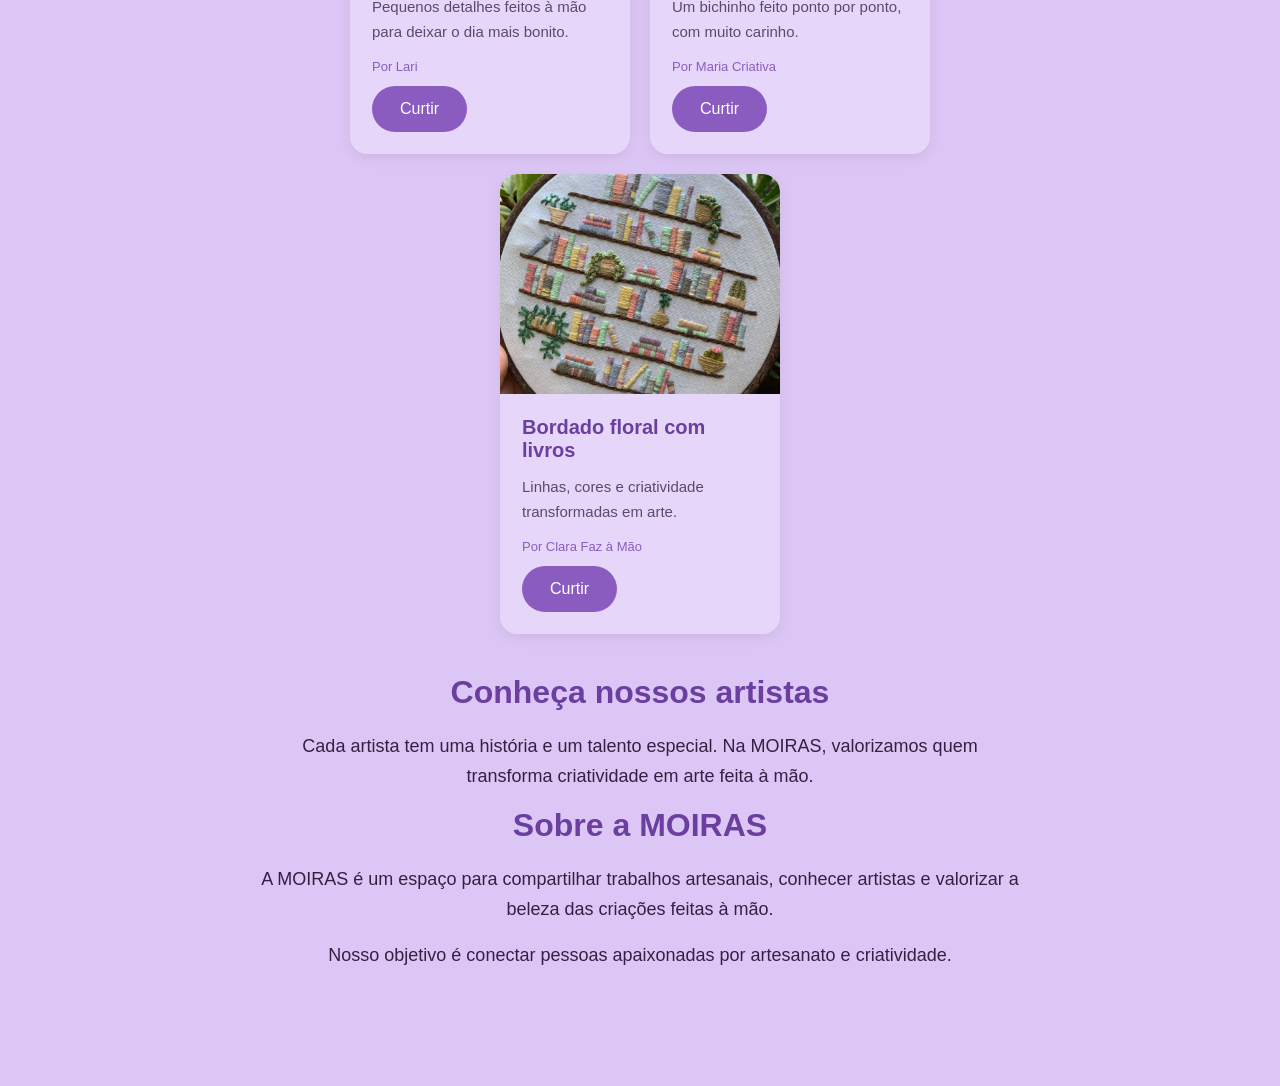
==== commit 22511733: "Salva as alterações atuais do MOIRAS" ====
--- a/index.html
+++ b/index.html
@@ -29,8 +29,18 @@
         <h2>Venha fazer parte do Moiras!</h2>
         <p>Cada peça tem uma história. Compartilhe a sua.</p>
         <p>Valorize o trabalho manual e conecte-se com quem ama artesanato.</p>
-       <button type="button" onclick="window.location.href='cadastro.html'">
+    <button type="button" onclick="window.location.href='cadastro.html'">
     Criar minha conta
+</button>
+
+<p class="mensagem-entrar">
+    Já conhece o MOIRAS?<br>
+    Entre na sua conta e continue compartilhando sua criatividade!
+</p>
+
+<button type="button" onclick="window.location.href='login.html'">
+    Entrar
+</button>
 </button>
 
         <section id="categorias" class="categorias">
--- a/style.css
+++ b/style.css
@@ -1,4 +1,4 @@
-
+@import url('https://fonts.googleapis.com/css2?family=Cinzel:wght@400;500;600;700;800;900&display=swap');
 * {
     margin: 0;
     padding: 0;
@@ -7,7 +7,7 @@
 
 body {
     font-family: Arial, sans-serif;
-    background-color: #faf5ff;
+    background-color: #DCC6F5;
     color: #352044;
 }
 
@@ -19,7 +19,10 @@
 }
 
 header h1 {
+    font-family: 'Cinzel', serif;
     font-size: 40px;
+    font-weight: 700;
+    font-style: normal;
     letter-spacing: 4px;
 }
 
@@ -230,10 +233,12 @@
         padding: 24px 15px;
     }
 
-    header h1 {
-        font-size: 30px;
-        letter-spacing: 3px;
-    }
+header h1 {
+    font-family: 'Cinzel', serif;
+    font-size: 30px;
+    font-weight: 700;
+    letter-spacing: 3px;
+}
 
     .menu {
         gap: 10px;
@@ -374,11 +379,411 @@
         padding: 25px 20px;
     }
 }
-/* Logo do MOIRAS */
+
 .logo-moiras {
     width: 180px;
     max-width: 80%;
     height: auto;
     display: block;
     margin: 10px auto;
+}
+
+html {
+    scroll-behavior: smooth;
+}
+
+
+.categoria {
+    cursor: pointer;
+    transition: transform 0.3s ease, box-shadow 0.3s ease;
+    border-radius: 16px;
+    overflow: hidden;
+}
+
+.categoria:hover {
+    transform: translateY(-6px);
+    box-shadow: 0 8px 20px rgba(91, 47, 135, 0.18);
+}
+
+
+.publicacao {
+    border-radius: 18px;
+    overflow: hidden;
+    transition: transform 0.3s ease, box-shadow 0.3s ease;
+}
+
+.publicacao:hover {
+    transform: translateY(-4px);
+    box-shadow: 0 10px 25px rgba(91, 47, 135, 0.15);
+}
+
+
+button {
+    cursor: pointer;
+    transition: transform 0.2s ease, opacity 0.2s ease;
+}
+
+button:hover {
+    opacity: 0.9;
+    transform: scale(1.03);
+}
+
+
+input {
+    transition: border-color 0.3s ease, box-shadow 0.3s ease;
+}
+
+input:focus {
+    outline: none;
+    border-color: #8b5cc0;
+    box-shadow: 0 0 0 3px rgba(139, 92, 192, 0.15);
+}
+
+.menu a {
+    transition: color 0.3s ease;
+}
+
+.menu a:hover {
+    color: #8b5cc0;
+}
+
+
+@media (max-width: 600px) {
+    .menu {
+        flex-wrap: wrap;
+        justify-content: center;
+        gap: 10px;
+    }
+
+    .publicacao,
+    .categoria {
+        max-width: 100%;
+    }
+}
+
+.imagem-publicacao {
+    height: 220px;
+    overflow: hidden;
+    background: linear-gradient(135deg, #eadcf8, #f8e8f0);
+    border-radius: 16px 16px 0 0;
+}
+
+.imagem-publicacao img {
+    width: 100%;
+    height: 100%;
+    object-fit: cover;
+    display: block;
+    transition: transform 0.4s ease;
+}
+
+.publicacao:hover .imagem-publicacao img {
+    transform: scale(1.05);
+}
+
+
+.conteudo-publicacao {
+    padding: 22px;
+}
+
+.conteudo-publicacao h3 {
+    font-size: 20px;
+    margin-bottom: 12px;
+}
+
+
+.conteudo-publicacao p {
+    color: #5c4a68;
+    font-size: 15px;
+    line-height: 1.7;
+}
+
+
+.conteudo-publicacao span {
+    color: #8b5cc0;
+    font-size: 13px;
+}
+
+
+.lista-categorias {
+    display: flex;
+    flex-wrap: wrap;
+    justify-content: center;
+    gap: 24px;
+    margin-top: 30px;
+}
+
+.categoria {
+   background-color: #E6D6FA;
+    border: 1px solid #DCC6F5;
+    border-radius: 20px;
+    padding: 30px 20px;
+    width: 190px;
+    text-align: center;
+    box-shadow: 0 5px 15px rgba(107, 63, 160, 0.10);
+    cursor: pointer;
+    transition: all 0.3s ease;
+}
+
+.categoria:hover {
+    transform: translateY(-8px);
+    box-shadow: 0 12px 25px rgba(107, 63, 160, 0.20);
+    border-color: #b08ae0;
+}
+
+.categoria span {
+    display: block;
+    font-size: 45px;
+    margin-bottom: 12px;
+}
+
+.categoria h3 {
+    color: #6b3fa0;
+    font-size: 18px;
+    margin-top: 10px;
+}
+
+@media (max-width: 600px) {
+    .lista-categorias {
+        gap: 12px;
+    }
+
+    .categoria {
+        width: calc(50% - 12px);
+        padding: 22px 10px;
+    }
+}
+
+.menu {
+    background-color: #E6D6FA;
+}
+
+.barra-pesquisa input {
+    background-color: #E6D6FA;
+    border: 1px solid #DCC6F5;
+}
+
+.publicacao {
+    background-color: #E6D6FA;
+}
+
+
+.conteudo-publicacao {
+    background-color: #E6D6FA;
+}
+
+.imagem-publicacao {
+    background-color: #E6D6FA;
+}
+
+
+.categoria {
+    background-color: #E6D6FA;
+}
+
+.menu a,
+.categoria h3,
+.conteudo-publicacao h3 {
+    color: #6B3FA0;
+}
+
+.barra-pesquisa input:focus {
+    background-color: #E6D6FA;
+    border-color: #8B5CC0;
+    outline: none;
+}
+
+.caixa-autenticacao {
+    background-color: #E6D6FA;
+    border: 1px solid #DCC6F5;
+}
+
+.caixa-autenticacao input,
+#form-cadastro input {
+    background-color: #E6D6FA;
+    border: 1px solid #C8A8E9;
+    color: #352044;
+}
+
+.caixa-autenticacao input:focus,
+#form-cadastro input:focus {
+    background-color: #E6D6FA;
+    border-color: #8B5CC0;
+    box-shadow: 0 0 0 3px rgba(139, 92, 192, 0.15);
+}
+
+.caixa-autenticacao h2 {
+    color: #6B3FA0;
+}
+
+
+.caixa-autenticacao label,
+#form-cadastro label {
+    color: #352044;
+}
+
+body {
+    background-color: #DCC6F5;
+}
+
+.menu {
+    background-color: #E6D6FA;
+}
+
+
+.publicacao,
+.conteudo-publicacao {
+    background-color: #E6D6FA;
+}
+
+.categoria {
+    background-color: #E6D6FA;
+}
+
+.caixa-autenticacao a {
+    color: #6B3FA0;
+}
+
+.pagina-perfil {
+    width: 100%;
+    max-width: 1000px;
+    margin: 40px auto;
+    padding: 20px;
+}
+
+.cabecalho-perfil {
+    background: #E6D6FA;
+    border: 1px solid #C8A8E9;
+    border-radius: 25px;
+    padding: 40px 25px;
+    text-align: center;
+    box-shadow: 0 8px 25px rgba(107, 63, 160, 0.12);
+}
+
+.foto-perfil {
+    width: 130px;
+    height: 130px;
+    margin: 0 auto 20px;
+    border-radius: 50%;
+    background: linear-gradient(135deg, #B08AE0, #6B3FA0);
+    border: 5px solid #FFFFFF;
+    box-shadow: 0 4px 15px rgba(107, 63, 160, 0.20);
+}
+
+.cabecalho-perfil h2 {
+    color: #6B3FA0;
+    font-size: 30px;
+    margin-bottom: 10px;
+}
+
+.usuario-perfil {
+    color: #6B3FA0;
+    font-size: 15px;
+    margin-bottom: 20px;
+}
+
+.bio-perfil {
+    max-width: 600px;
+    margin: 0 auto 20px;
+    line-height: 1.8;
+    color: #352044;
+}
+
+.especialidades {
+    display: flex;
+    justify-content: center;
+    flex-wrap: wrap;
+    gap: 10px;
+    margin: 25px 0;
+}
+
+.especialidades span {
+    background: #DCC6F5;
+    color: #6B3FA0;
+    border-radius: 20px;
+    padding: 9px 16px;
+    font-size: 14px;
+    font-weight: bold;
+}
+
+.trabalhos-perfil {
+    margin-top: 40px;
+    text-align: center;
+}
+
+.trabalhos-perfil h2 {
+    color: #6B3FA0;
+    font-size: 28px;
+    margin-bottom: 15px;
+}
+
+.trabalhos-perfil > p {
+    line-height: 1.7;
+    margin-bottom: 20px;
+}
+
+@media (max-width: 600px) {
+    .pagina-perfil {
+        margin: 20px auto;
+        padding: 15px;
+    }
+
+    .cabecalho-perfil {
+        padding: 30px 18px;
+    }
+
+    .area-foto-perfil {
+    display: flex;
+    flex-direction: column;
+    align-items: center;
+    gap: 12px;
+    margin-bottom: 20px;
+}
+
+.foto-perfil {
+    width: 130px;
+    height: 130px;
+    margin: 0;
+    border-radius: 50%;
+    object-fit: cover;
+    background: linear-gradient(135deg, #B08AE0, #6B3FA0);
+    border: 5px solid #FFFFFF;
+    box-shadow: 0 4px 15px rgba(107, 63, 160, 0.20);
+}
+
+.botao-foto {
+    display: inline-block;
+    background: #8E5BC2;
+    color: #FFFFFF;
+    padding: 12px 24px;
+    border-radius: 25px;
+    cursor: pointer;
+    font-size: 15px;
+    font-weight: bold;
+    box-shadow: 0 4px 10px rgba(107, 63, 160, 0.20);
+    transition: all 0.3s ease;
+}
+
+.botao-foto:hover {
+    background: #6B3FA0;
+    transform: translateY(-3px);
+    box-shadow: 0 6px 15px rgba(107, 63, 160, 0.30);
+}
+
+.botao-foto:hover {
+    background: #C8A8E9;
+    transform: translateY(-2px);
+}
+
+    .cabecalho-perfil h2 {
+        font-size: 25px;
+    }
+}
+.mensagem-entrar {
+    margin: 40px auto 10px;
+    max-width: 500px;
+    color: #6B3FA0;
+    font-size: 16px;
+    line-height: 1.6;
+    text-align: center;
+    padding: 0 20px;
 }
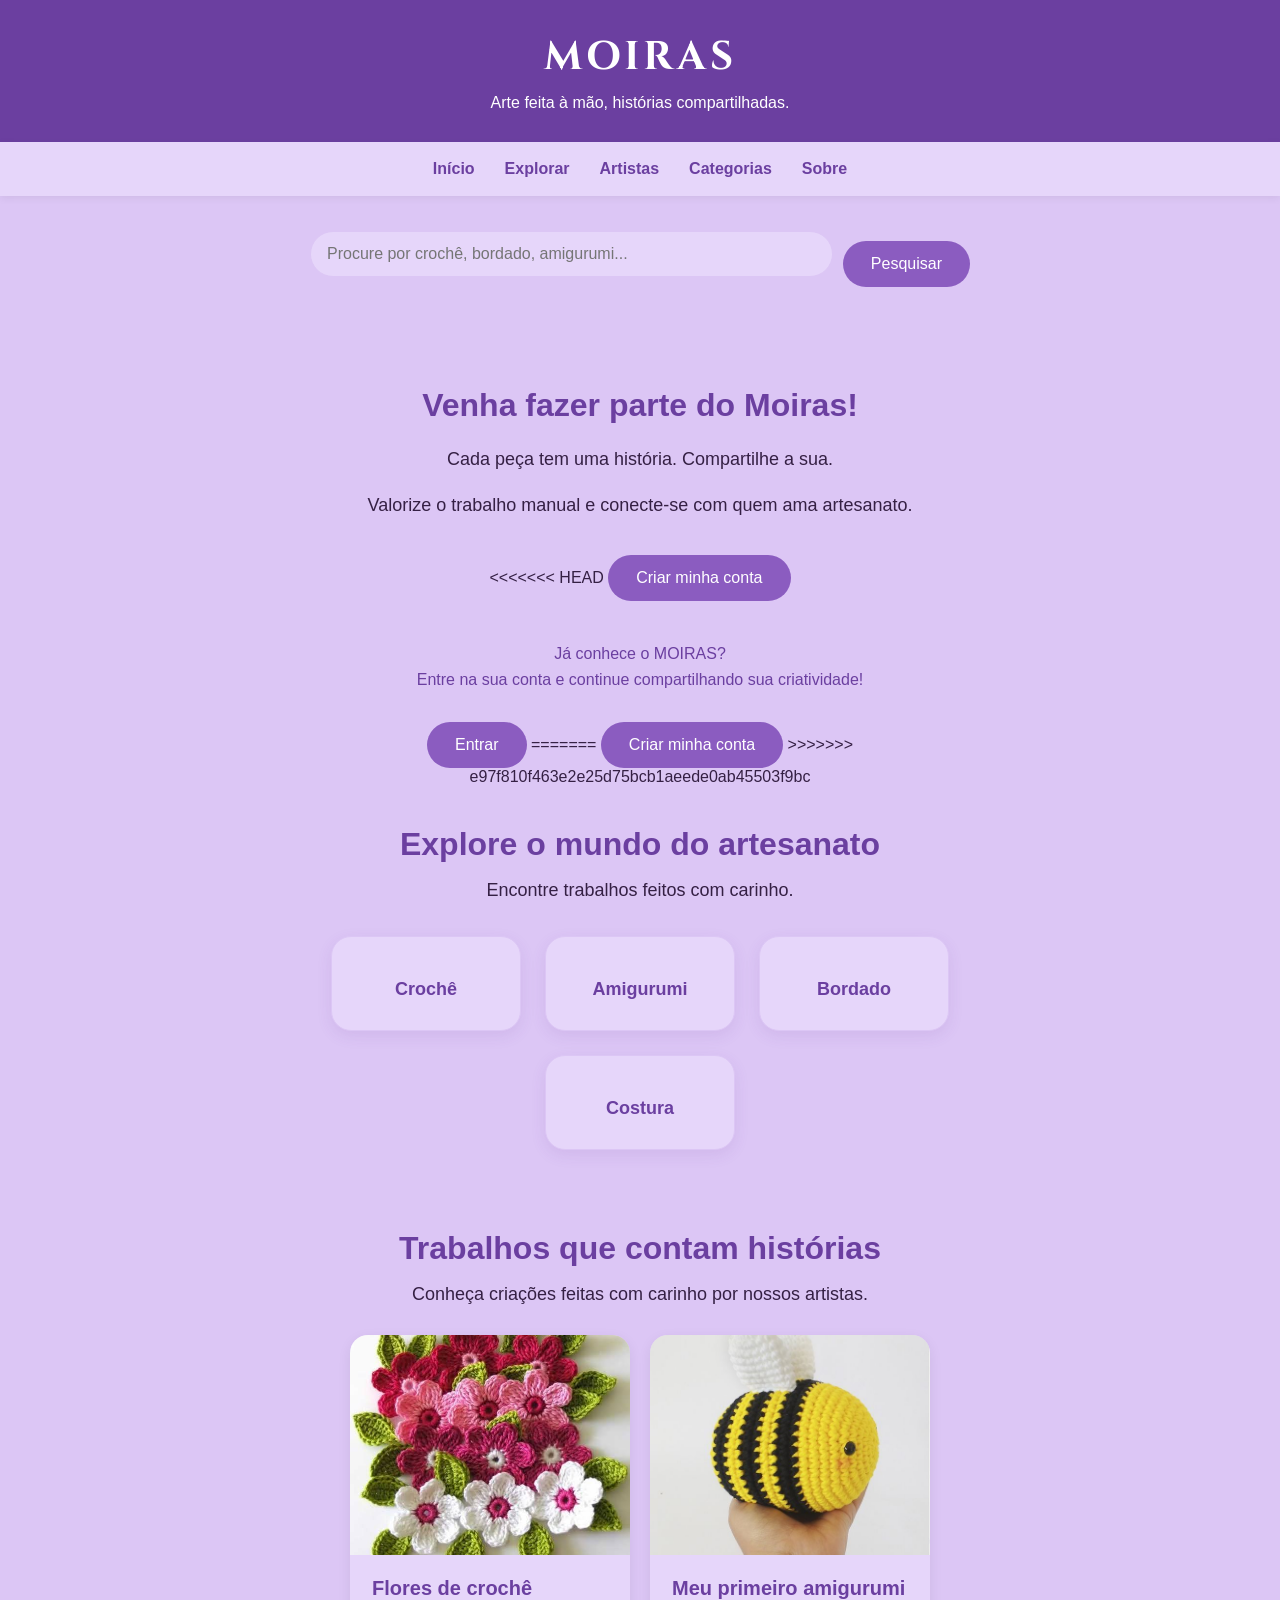
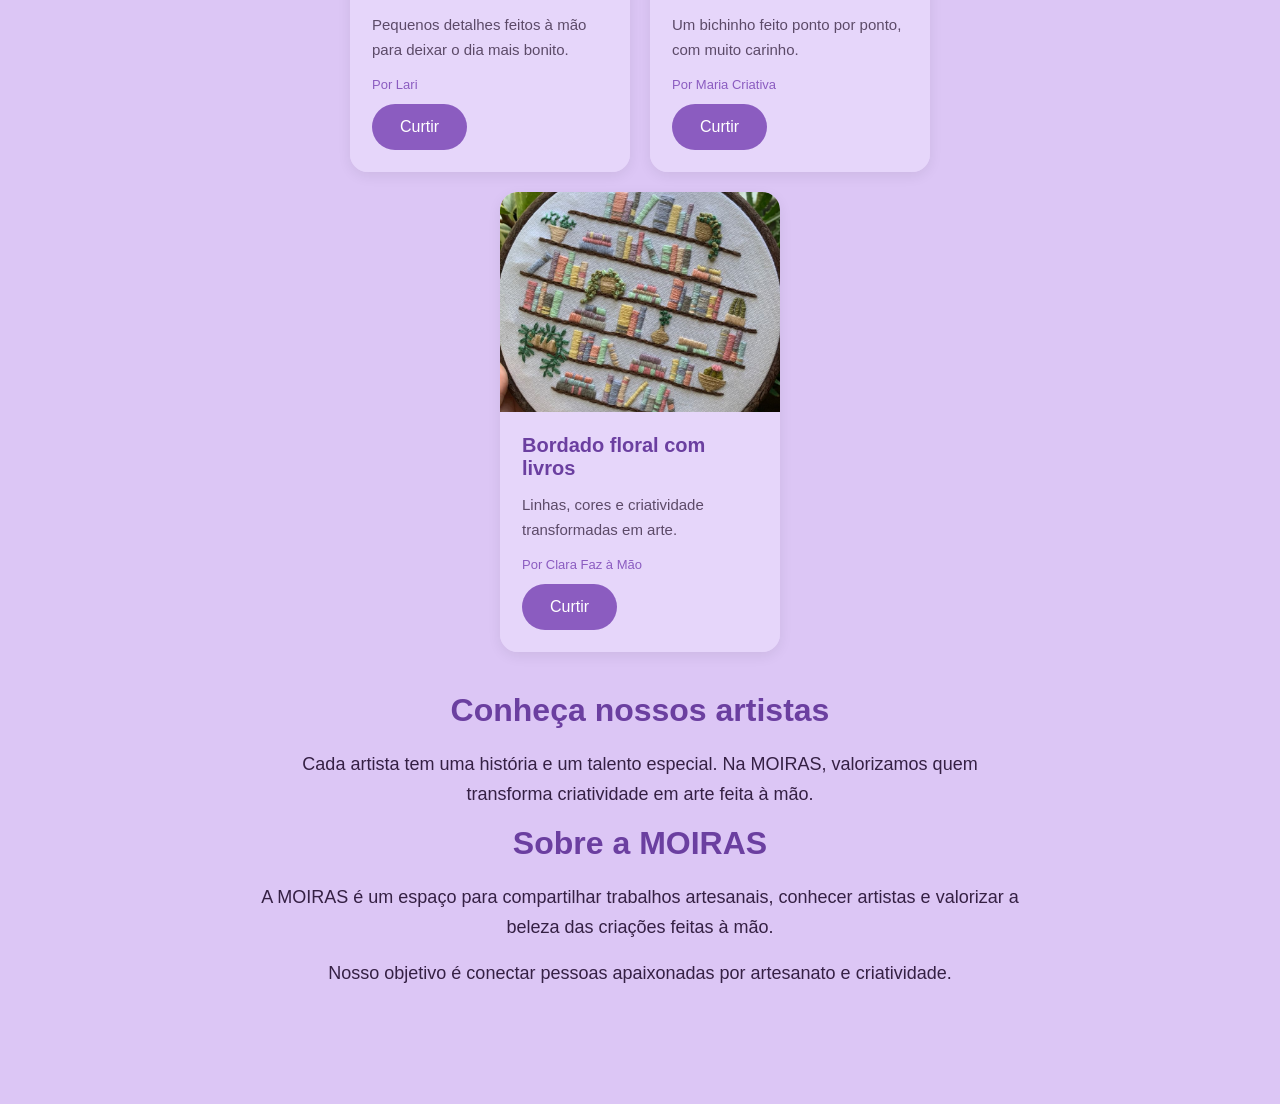
==== commit 5ef3c621: "Integra alterações locais com o GitHub" ====
--- a/index.html
+++ b/index.html
@@ -29,6 +29,7 @@
         <h2>Venha fazer parte do Moiras!</h2>
         <p>Cada peça tem uma história. Compartilhe a sua.</p>
         <p>Valorize o trabalho manual e conecte-se com quem ama artesanato.</p>
+<<<<<<< HEAD
     <button type="button" onclick="window.location.href='cadastro.html'">
     Criar minha conta
 </button>
@@ -43,6 +44,12 @@
 </button>
 </button>
 
+=======
+       <button type="button" onclick="window.location.href='cadastro.html'">
+    Criar minha conta
+</button>
+
+>>>>>>> e97f810f463e2e25d75bcb1aeede0ab45503f9bc
         <section id="categorias" class="categorias">
             <h2>Explore o mundo do artesanato</h2>
             <p>Encontre trabalhos feitos com carinho.</p>
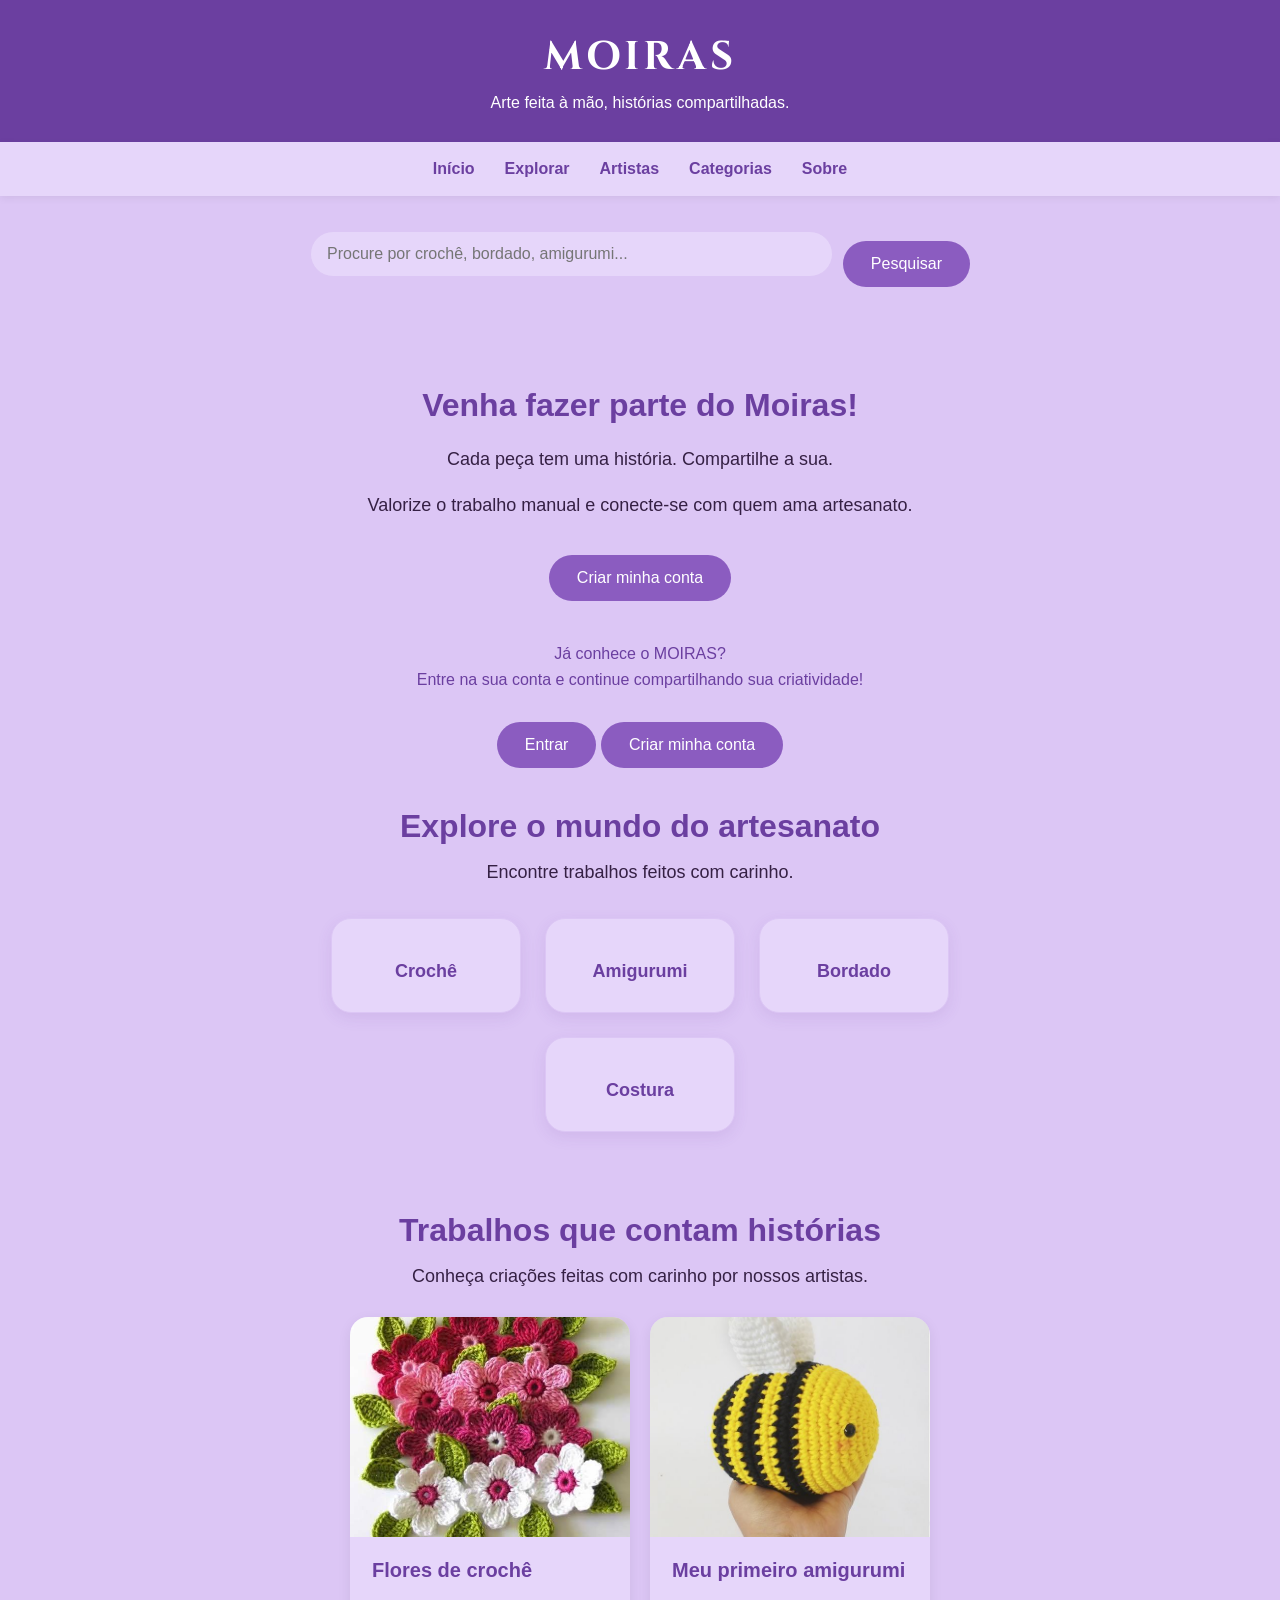
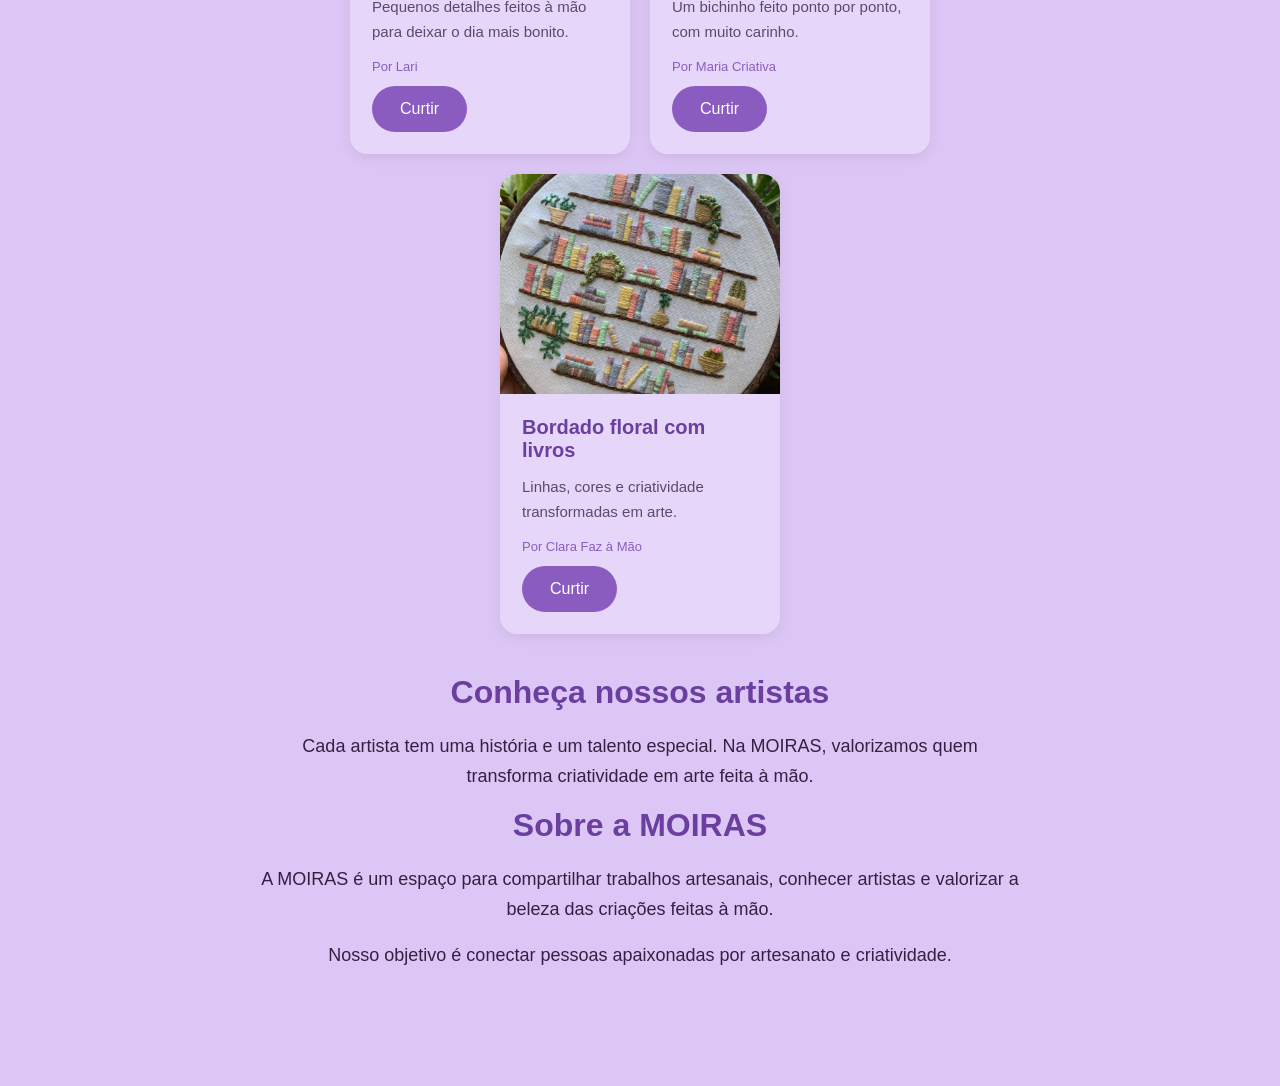
==== commit a18c1596: "Corrige a página inicial do MOIRAS" ====
--- a/index.html
+++ b/index.html
@@ -29,7 +29,7 @@
         <h2>Venha fazer parte do Moiras!</h2>
         <p>Cada peça tem uma história. Compartilhe a sua.</p>
         <p>Valorize o trabalho manual e conecte-se com quem ama artesanato.</p>
-<<<<<<< HEAD
+
     <button type="button" onclick="window.location.href='cadastro.html'">
     Criar minha conta
 </button>
@@ -44,12 +44,12 @@
 </button>
 </button>
 
-=======
+
        <button type="button" onclick="window.location.href='cadastro.html'">
     Criar minha conta
 </button>
 
->>>>>>> e97f810f463e2e25d75bcb1aeede0ab45503f9bc
+
         <section id="categorias" class="categorias">
             <h2>Explore o mundo do artesanato</h2>
             <p>Encontre trabalhos feitos com carinho.</p>
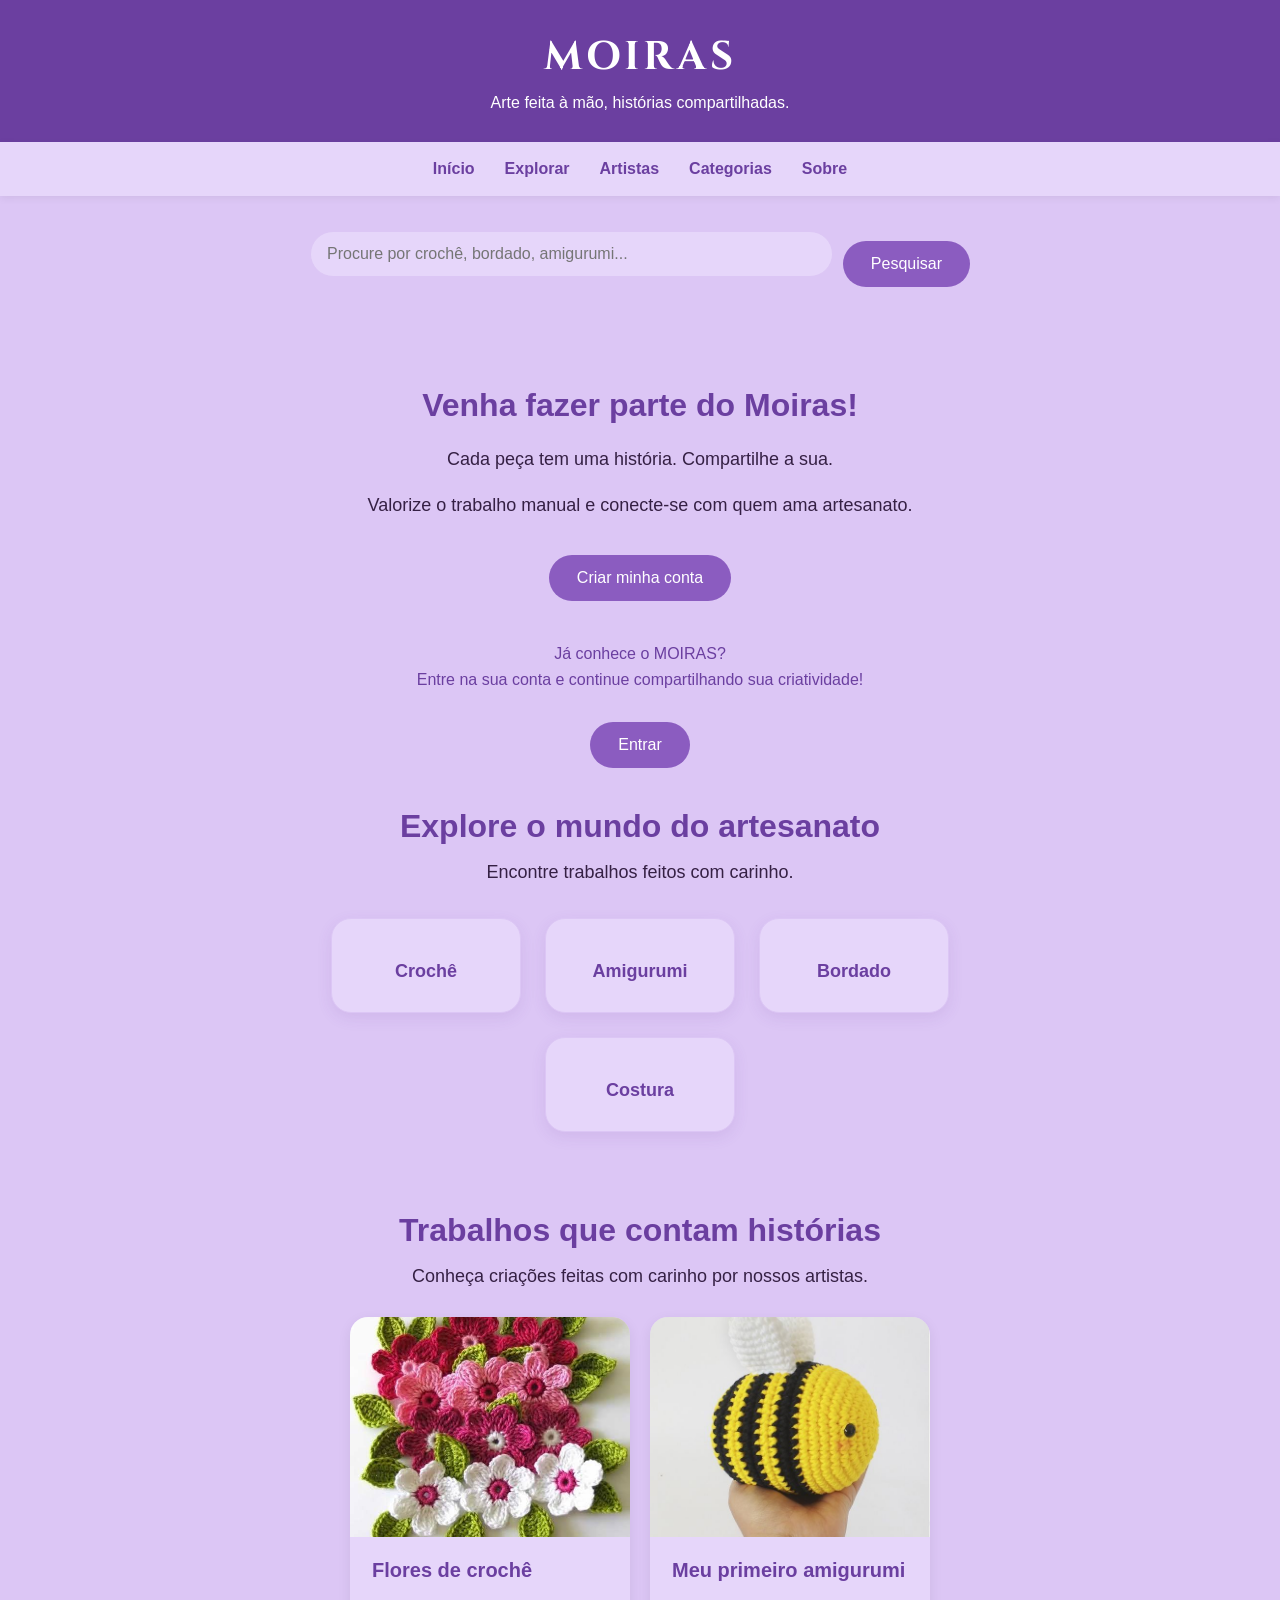
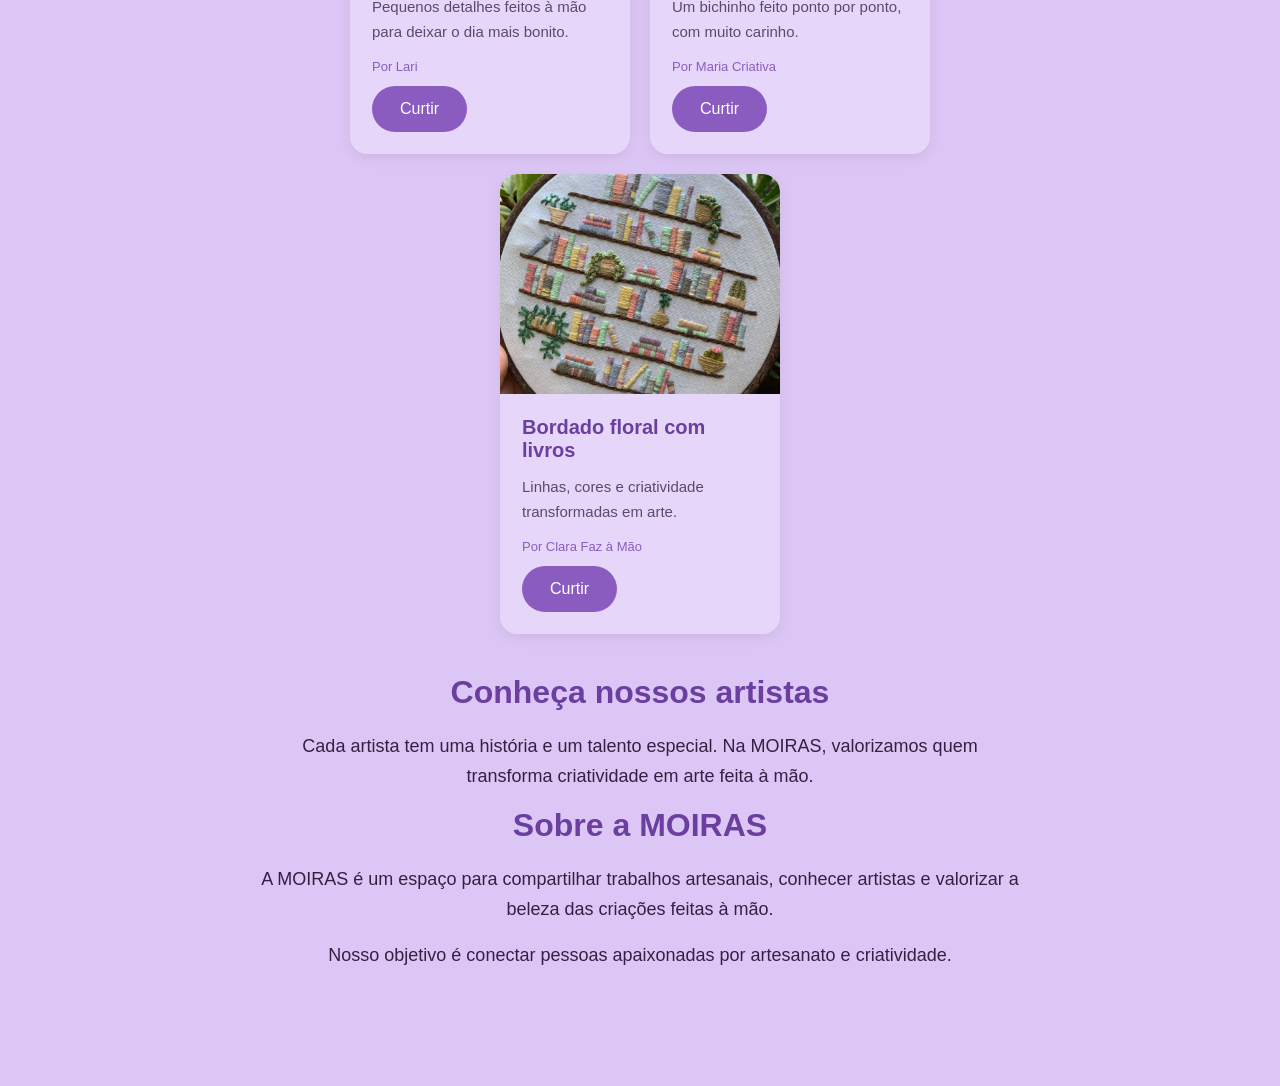
==== commit 5f2de4fc: "Atualiza a página inicial do MOIRAS" ====
--- a/index.html
+++ b/index.html
@@ -42,13 +42,6 @@
 <button type="button" onclick="window.location.href='login.html'">
     Entrar
 </button>
-</button>
-
-
-       <button type="button" onclick="window.location.href='cadastro.html'">
-    Criar minha conta
-</button>
-
 
         <section id="categorias" class="categorias">
             <h2>Explore o mundo do artesanato</h2>
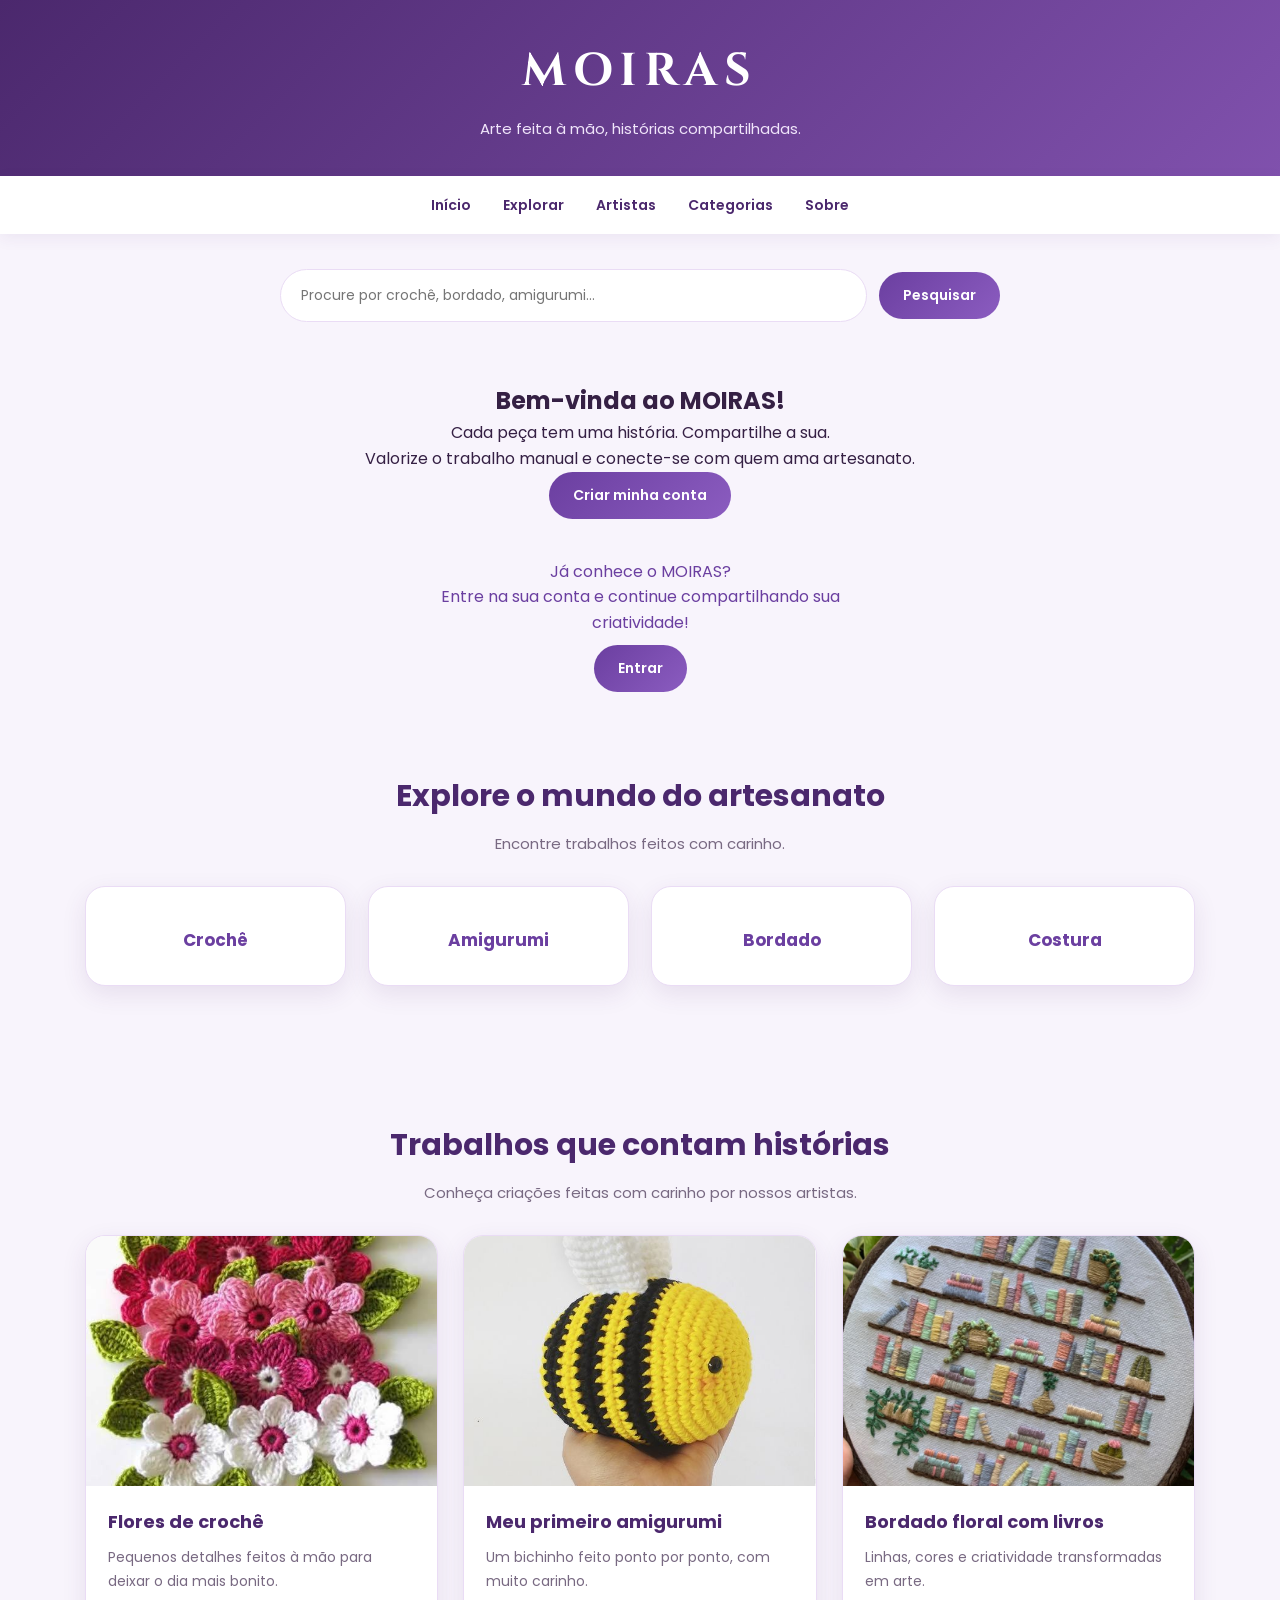
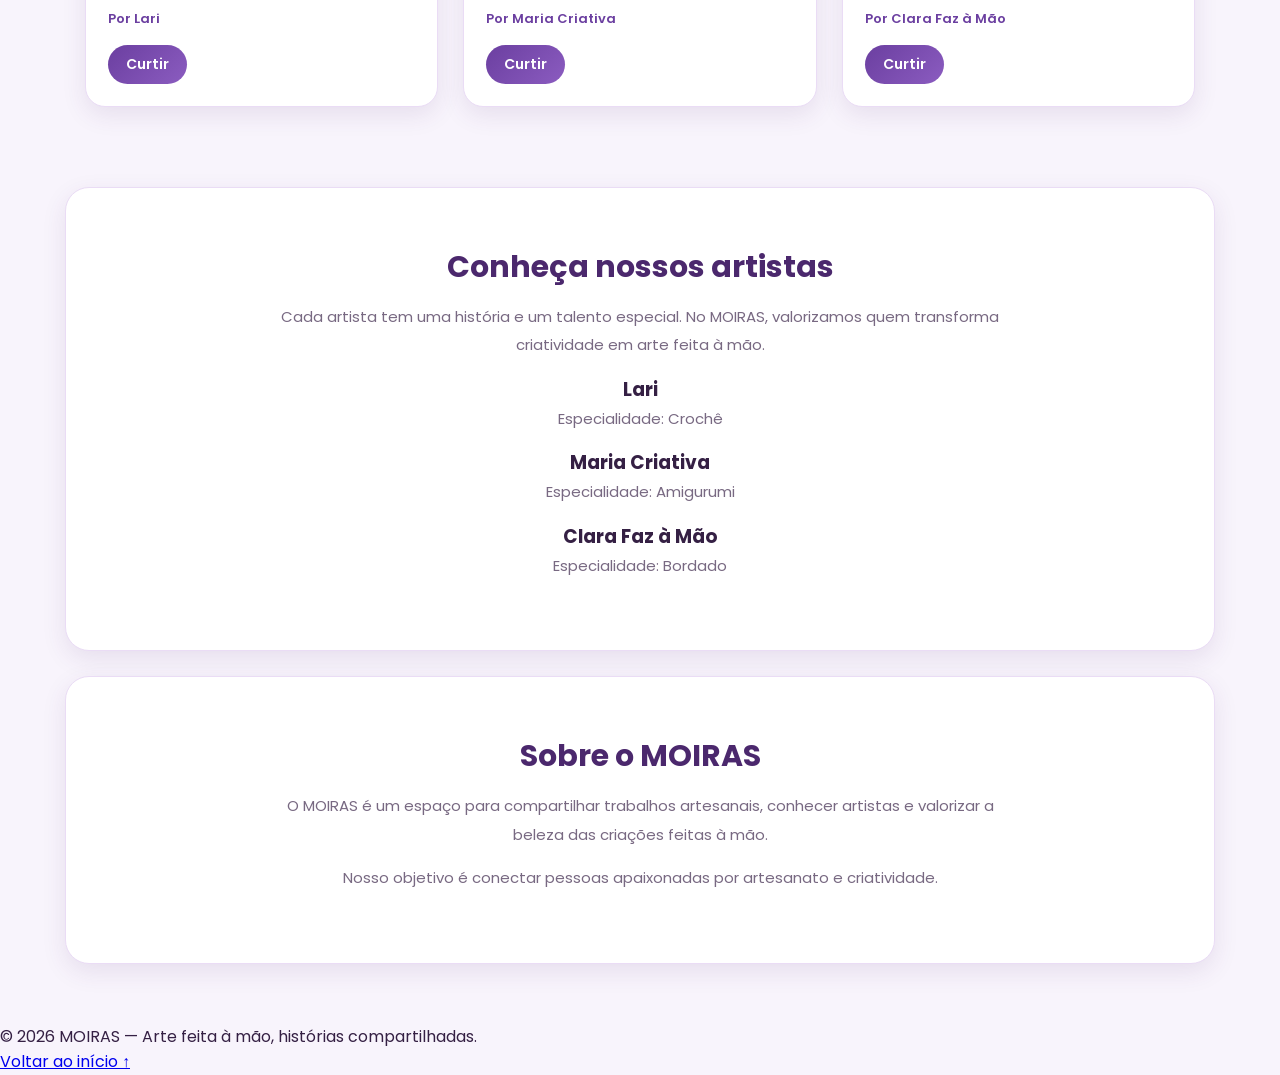
==== commit 8f7a24f6: "diferenciei" ====
--- a/index.html
+++ b/index.html
@@ -4,127 +4,244 @@
 <head>
     <meta charset="UTF-8">
     <meta name="viewport" content="width=device-width, initial-scale=1.0">
+
     <title>MOIRAS | Arte feita à mão</title>
+
     <link rel="stylesheet" href="style.css">
 </head>
+
 <body>
-    <header>
-    <h1>MOIRAS</h1>
-    <p>Arte feita à mão, histórias compartilhadas.</p>
-</header>
+
+    <header id="topo">
+        <h1>MOIRAS</h1>
+        <p>Arte feita à mão, histórias compartilhadas.</p>
+    </header>
+
     <nav class="menu">
-    <a href="#inicio">Início</a>
-    <a href="#explorar">Explorar</a>
-    <a href="#artistas">Artistas</a>
-    <a href="#categorias">Categorias</a>
-    <a href="#sobre">Sobre</a>
-</nav>
+        <a href="#inicio">Início</a>
+        <a href="#explorar">Explorar</a>
+        <a href="#artistas">Artistas</a>
+        <a href="#categorias">Categorias</a>
+        <a href="#sobre">Sobre</a>
+    </nav>
 
     <section class="barra-pesquisa">
-        <input type="text" id="pesquisa" placeholder="Procure por crochê, bordado, amigurumi...">
-        <button type="button" id="botao-pesquisa">Pesquisar</button>
+        <input
+            type="text"
+            id="pesquisa"
+            placeholder="Procure por crochê, bordado, amigurumi..."
+            aria-label="Pesquisar trabalhos artesanais"
+        >
+
+        <button type="button" id="botao-pesquisa">
+            Pesquisar
+        </button>
     </section>
 
-    <main id="inicio">
-        <h2>Venha fazer parte do Moiras!</h2>
-        <p>Cada peça tem uma história. Compartilhe a sua.</p>
-        <p>Valorize o trabalho manual e conecte-se com quem ama artesanato.</p>
-
-    <button type="button" onclick="window.location.href='cadastro.html'">
-    Criar minha conta
-</button>
-
-<p class="mensagem-entrar">
-    Já conhece o MOIRAS?<br>
-    Entre na sua conta e continue compartilhando sua criatividade!
-</p>
-
-<button type="button" onclick="window.location.href='login.html'">
-    Entrar
-</button>
+    <main>
+
+        <section id="inicio">
+            <h2>Bem-vinda ao MOIRAS!</h2>
+
+            <p>
+                Cada peça tem uma história. Compartilhe a sua.
+            </p>
+
+            <p>
+                Valorize o trabalho manual e conecte-se com
+                quem ama artesanato.
+            </p>
+
+            <button
+                type="button"
+                onclick="window.location.href='cadastro.html'"
+            >
+                Criar minha conta
+            </button>
+
+            <p class="mensagem-entrar">
+                Já conhece o MOIRAS?<br>
+                Entre na sua conta e continue compartilhando
+                sua criatividade!
+            </p>
+
+            <button
+                type="button"
+                onclick="window.location.href='login.html'"
+            >
+                Entrar
+            </button>
+        </section>
+
 
         <section id="categorias" class="categorias">
             <h2>Explore o mundo do artesanato</h2>
-            <p>Encontre trabalhos feitos com carinho.</p>
+
+            <p>
+                Encontre trabalhos feitos com carinho.
+            </p>
 
             <div class="lista-categorias">
+
                 <article class="categoria" data-categoria="croche">
                     <span></span>
                     <h3>Crochê</h3>
                 </article>
+
                 <article class="categoria" data-categoria="amigurumi">
                     <span></span>
                     <h3>Amigurumi</h3>
                 </article>
+
                 <article class="categoria" data-categoria="bordado">
                     <span></span>
                     <h3>Bordado</h3>
                 </article>
+
                 <article class="categoria" data-categoria="costura">
                     <span></span>
                     <h3>Costura</h3>
                 </article>
+
             </div>
         </section>
 
         <section id="explorar" class="publicacoes">
+
             <h2>Trabalhos que contam histórias</h2>
-            <p>Conheça criações feitas com carinho por nossos artistas.</p>
+
+            <p>
+                Conheça criações feitas com carinho por nossos artistas.
+            </p>
 
             <div class="lista-publicacoes">
-                <article class="publicacao">
+
+                <article
+                    class="publicacao"
+                    data-categoria="croche"
+                >
                     <div class="imagem-publicacao">
-                        <img src="fotos/flor.jfif" alt="Flores feitas à mão">
-                    </div>
+                        <img
+                            src="fotos/flor.jfif"
+                            alt="Flores feitas à mão em crochê"
+                            loading="lazy"
+                        >
+                    </div>
+
                     <div class="conteudo-publicacao">
                         <h3>Flores de crochê</h3>
-                        <p>Pequenos detalhes feitos à mão para deixar o dia mais bonito.</p>
+
+                        <p>
+                            Pequenos detalhes feitos à mão
+                            para deixar o dia mais bonito.
+                        </p>
+
                         <span>Por Lari</span>
-                        <button type="button"> Curtir</button>
-                    </div>
-                </article>
-
-                <article class="publicacao">
+
+                        <button type="button" class="botao-curtir"
+                                aria-pressed="false">
+                             Curtir
+                        </button>
+                    </div>
+                </article>
+
+                <article
+                    class="publicacao"
+                    data-categoria="amigurumi"
+                >
                     <div class="imagem-publicacao">
-                        <img src="fotos/abelha.jpg" alt="Abelha de crochê feita à mão">
-                    </div>
+                        <img
+                            src="fotos/abelha.jpg"
+                            alt="Abelha de crochê feita à mão"
+                            loading="lazy"
+                        >
+                    </div>
+
                     <div class="conteudo-publicacao">
                         <h3>Meu primeiro amigurumi</h3>
-                        <p>Um bichinho feito ponto por ponto, com muito carinho.</p>
+
+                        <p>
+                            Um bichinho feito ponto por ponto,
+                            com muito carinho.
+                        </p>
+
                         <span>Por Maria Criativa</span>
-                        <button type="button"> Curtir</button>
-                    </div>
-                </article>
-
-                <article class="publicacao">
+
+                        <button type="button" class="botao-curtir"
+                                aria-pressed="false">
+                            Curtir
+                        </button>
+                    </div>
+                </article>
+
+                <article
+                    class="publicacao"
+                    data-categoria="bordado"
+                >
                     <div class="imagem-publicacao">
-                        <img src="fotos/livos.jpg" alt="Trabalho de bordado">
-                    </div>
+                        <img
+                            src="fotos/livos.jpg"
+                            alt="Trabalho artesanal de bordado floral"
+                            loading="lazy"
+                        >
+                    </div>
+
                     <div class="conteudo-publicacao">
                         <h3>Bordado floral com livros</h3>
-                        <p>Linhas, cores e criatividade transformadas em arte.</p>
+
+                        <p>
+                            Linhas, cores e criatividade
+                            transformadas em arte.
+                        </p>
+
                         <span>Por Clara Faz à Mão</span>
-                        <button type="button"> Curtir</button>
-                    </div>
-                </article>
+
+                        <button type="button" class="botao-curtir"
+                                aria-pressed="false">
+                            Curtir
+                        </button>
+                    </div>
+                </article>
+
             </div>
-               </section>
+        </section>
 
         <section id="artistas" class="secao-artistas">
+
             <h2>Conheça nossos artistas</h2>
 
             <p>
                 Cada artista tem uma história e um talento especial.
-                Na MOIRAS, valorizamos quem transforma criatividade
+                No MOIRAS, valorizamos quem transforma criatividade
                 em arte feita à mão.
             </p>
+
+            <div class="lista-artistas">
+
+                <article class="artista">
+                    <h3>Lari</h3>
+                    <p>Especialidade: Crochê</p>
+                </article>
+
+                <article class="artista">
+                    <h3>Maria Criativa</h3>
+                    <p>Especialidade: Amigurumi</p>
+                </article>
+
+                <article class="artista">
+                    <h3>Clara Faz à Mão</h3>
+                    <p>Especialidade: Bordado</p>
+                </article>
+
+            </div>
         </section>
 
         <section id="sobre" class="secao-sobre">
-            <h2>Sobre a MOIRAS</h2>
-
-            <p>
-                A MOIRAS é um espaço para compartilhar trabalhos
+
+            <h2>Sobre o MOIRAS</h2>
+
+            <p>
+                O MOIRAS é um espaço para compartilhar trabalhos
                 artesanais, conhecer artistas e valorizar a beleza
                 das criações feitas à mão.
             </p>
@@ -133,10 +250,20 @@
                 Nosso objetivo é conectar pessoas apaixonadas
                 por artesanato e criatividade.
             </p>
-        </section>
-
-        </main>
+
+        </section>
+
+    </main>
+
+    <footer>
+        <p>
+            © 2026 MOIRAS — Arte feita à mão, histórias compartilhadas.
+        </p>
+
+        <a href="#topo">Voltar ao início ↑</a>
+    </footer>
 
     <script src="script.js"></script>
+
 </body>
 </html>
--- a/style.css
+++ b/style.css
@@ -1,69 +1,59 @@
-@import url('https://fonts.googleapis.com/css2?family=Cinzel:wght@400;500;600;700;800;900&display=swap');
+@import url('https://fonts.googleapis.com/css2?family=Cinzel:wght@400;500;600;700&family=Poppins:wght@300;400;500;600;700&display=swap');
+
+:root {
+    --roxo-escuro: #4b286d;
+    --roxo: #6b3fa0;
+    --roxo-medio: #8b5cc0;
+    --lilas: #c8a8e9;
+    --lilas-claro: #e6d6fa;
+    --fundo: #f8f4fc;
+    --branco: #ffffff;
+    --texto: #352044;
+    --texto-suave: #786982;
+    --borda: #eadcf5;
+    --sombra: 0 8px 25px rgba(75, 40, 109, 0.10);
+}
+
 * {
     margin: 0;
     padding: 0;
     box-sizing: border-box;
 }
 
+html {
+    scroll-behavior: smooth;
+}
+
 body {
-    font-family: Arial, sans-serif;
-    background-color: #DCC6F5;
-    color: #352044;
-}
+    font-family: 'Poppins', Arial, sans-serif;
+    background: var(--fundo);
+    color: var(--texto);
+    line-height: 1.6;
+}
+
+/* CABEÇALHO */
 
 header {
-    background-color: #6b3fa0;
-    color: white;
-    text-align: center;
-    padding: 30px 20px;
+    background: linear-gradient(135deg, #4b286d, #8051ad);
+    color: var(--branco);
+    text-align: center;
+    padding: 35px 20px;
 }
 
 header h1 {
     font-family: 'Cinzel', serif;
-    font-size: 40px;
+    font-size: 46px;
     font-weight: 700;
-    font-style: normal;
-    letter-spacing: 4px;
+    letter-spacing: 7px;
 }
 
 header p {
-    margin-top: 10px;
-}
-
-main {
-    width: 100%;
-    max-width: 800px;
-    margin: 60px auto;
-    padding: 40px 20px;
-    text-align: center;
-}
-
-main h2 {
-    color: #6b3fa0;
-    font-size: 32px;
-    margin-bottom: 20px;
-}
-
-main p {
-    font-size: 18px;
-    line-height: 1.7;
-    margin-bottom: 15px;
-}
-
-button {
-    background-color: #8b5cc0;
-    color: white;
-    border: none;
-    padding: 14px 28px;
-    border-radius: 25px;
-    font-size: 16px;
-    cursor: pointer;
-    margin-top: 20px;
-}
-
-button:hover {
-    background-color: #5b2f87;
-}
+    margin-top: 8px;
+    font-size: 15px;
+    color: #f0e5fa;
+}
+
+/* MENU */
 
 .menu {
     background-color: white;
@@ -73,229 +63,271 @@
     gap: 30px;
     padding: 18px;
     flex-wrap: wrap;
-    box-shadow: 0 2px 8px #00000010;
+    gap: 32px;
+    padding: 18px 20px;
+    background: var(--branco);
+    box-shadow: 0 4px 15px rgba(75, 40, 109, 0.07);
+    position: sticky;
+    top: 0;
+    z-index: 10;
 }
 
 .menu a {
-    color: #6b3fa0;
+    color: var(--roxo-escuro);
     text-decoration: none;
-    font-weight: bold;
-    font-size: 16px;
-    transition: color 0.3s ease;
+    font-size: 14px;
+    font-weight: 600;
+    transition: color 0.3s, transform 0.3s;
 }
 
 .menu a:hover {
-    color: #b08ae0;
-}
+    color: var(--roxo-medio);
+    transform: translateY(-2px);
+}
+
+/* PESQUISA */
 
 .barra-pesquisa {
     display: flex;
     align-items: center;
-    justify-content: center;
-    gap: 10px;
-    width: 100%;
-    max-width: 700px;
-    margin: 25px auto;
-    padding: 0 20px;
+    gap: 12px;
+    width: 90%;
+    max-width: 720px;
+    margin: 35px auto;
 }
 
 .barra-pesquisa input {
     flex: 1;
     min-width: 0;
-    padding: 13px 16px;
-    border: 1px solid #d8c3ee;
-    border-radius: 25px;
-    font-size: 16px;
-}
+    padding: 15px 20px;
+    border: 1px solid var(--borda);
+    border-radius: 30px;
+    background: var(--branco);
+    color: var(--texto);
+    font-family: inherit;
+    font-size: 14px;
+    outline: none;
+    transition: 0.3s;
+}
+
+.barra-pesquisa input:focus {
+    border-color: var(--roxo-medio);
+    box-shadow: 0 0 0 4px rgba(139, 92, 192, 0.12);
+}
+
+/* BOTÕES */
+
+button,
+.botao-foto {
+    border: none;
+    border-radius: 30px;
+    padding: 13px 24px;
+    background: linear-gradient(135deg, var(--roxo), var(--roxo-medio));
+    color: var(--branco);
+    font-family: inherit;
+    font-size: 14px;
+    font-weight: 600;
+    cursor: pointer;
+    transition: transform 0.25s, box-shadow 0.25s;
+}
+
+button:hover,
+.botao-foto:hover {
+    transform: translateY(-2px);
+    box-shadow: 0 6px 16px rgba(107, 63, 160, 0.25);
+}
+
+/* CONTEÚDO PRINCIPAL */
+
+main {
+    width: 100%;
+    max-width: 1200px;
+    margin: 35px auto;
+    padding: 25px;
+    text-align: center;
+}
+
+main > h2 {
+    color: var(--roxo-escuro);
+    font-size: clamp(26px, 4vw, 38px);
+    line-height: 1.3;
+    margin-bottom: 16px;
+}
+
+main > p {
+    color: var(--texto-suave);
+    font-size: 15px;
+    margin-bottom: 12px;
+}
+
+.mensagem-entrar {
+    max-width: 500px;
+    margin: 30px auto 0;
+    color: var(--texto-suave);
+}
+
+/* SEÇÕES */
 
 .categorias,
-.publicacoes {
-    padding: 40px 20px;
-    text-align: center;
+.publicacoes,
+.secao-artistas,
+.secao-sobre {
+    padding: 55px 20px;
+    margin-top: 25px;
+    scroll-margin-top: 90px;
 }
 
 .categorias h2,
-.publicacoes h2 {
-    color: #6b3fa0;
+.publicacoes h2,
+.secao-artistas h2,
+.secao-sobre h2 {
+    color: var(--roxo-escuro);
+    font-size: clamp(23px, 3vw, 30px);
     margin-bottom: 12px;
 }
 
-.lista-categorias,
+.categorias > p,
+.publicacoes > p,
+.secao-artistas p,
+.secao-sobre p {
+    color: var(--texto-suave);
+    font-size: 15px;
+    max-width: 750px;
+    margin: 0 auto 15px;
+}
+
+/* CATEGORIAS */
+
+.lista-categorias {
+    display: grid;
+    grid-template-columns: repeat(4, minmax(0, 1fr));
+    gap: 22px;
+    margin-top: 30px;
+}
+
+.categoria {
+    background: var(--branco);
+    border: 1px solid var(--borda);
+    border-radius: 20px;
+    padding: 30px 15px;
+    box-shadow: var(--sombra);
+    cursor: pointer;
+    transition: transform 0.3s, box-shadow 0.3s;
+}
+
+.categoria:hover {
+    transform: translateY(-7px);
+    box-shadow: 0 14px 30px rgba(75, 40, 109, 0.14);
+}
+
+.categoria span {
+    display: block;
+    font-size: 42px;
+    margin-bottom: 10px;
+}
+
+.categoria h3 {
+    color: var(--roxo);
+    font-size: 17px;
+}
+
+/* PUBLICAÇÕES */
+
 .lista-publicacoes {
-    display: flex;
-    flex-wrap: wrap;
-    justify-content: center;
+    display: grid;
+    grid-template-columns: repeat(3, minmax(0, 1fr));
+    gap: 25px;
+    margin-top: 30px;
     align-items: stretch;
-    gap: 20px;
-    margin-top: 25px;
-}
-
-.categoria {
-    background-color: white;
-    border-radius: 15px;
-    padding: 25px;
-    width: 180px;
-    box-shadow: 0 3px 12px #00000010;
-    cursor: pointer;
-    transition: transform 0.3s ease, box-shadow 0.3s ease;
-}
-
-.categoria:hover {
-    transform: translateY(-6px);
-    box-shadow: 0 8px 20px #6b3fa033;
-}
-
-.categoria span {
-    font-size: 40px;
-}
-
-.categoria h3 {
-    color: #6b3fa0;
-    margin-top: 12px;
 }
 
 .publicacao {
-    background-color: white;
-    border-radius: 16px;
-    width: 280px;
-    min-width: 0;
+    background: var(--branco);
+    border: 1px solid var(--borda);
+    border-radius: 20px;
     overflow: hidden;
     box-shadow: 0 4px 14px #00000012;
     text-align: left;
-    transition: transform 0.3s ease, box-shadow 0.3s ease;
+    box-shadow: var(--sombra);
+    transition: transform 0.3s, box-shadow 0.3s;
 }
 
 .publicacao:hover {
     transform: translateY(-5px);
-    box-shadow: 0 8px 22px #6b3fa033;
+    box-shadow: 0 15px 30px rgba(75, 40, 109, 0.15);
 }
 
 .imagem-publicacao {
-    background-color: #eadcf8;
-    min-height: 140px;
-    display: flex;
-    align-items: center;
-    justify-content: center;
-    font-size: 64px;
+    width: 100%;
+    height: 250px;
+    overflow: hidden;
+    background: var(--lilas-claro);
 }
 
 .imagem-publicacao img {
     display: block;
     width: 100%;
-    height: 200px;
+    height: 100%;
     object-fit: cover;
+    transition: transform 0.4s;
+}
+
+.publicacao:hover .imagem-publicacao img {
+    transform: scale(1.04);
 }
 
 .conteudo-publicacao {
-    padding: 20px;
+    padding: 22px;
 }
 
 .conteudo-publicacao h3 {
-    color: #6b3fa0;
+    color: var(--roxo-escuro);
+    font-size: 18px;
     margin-bottom: 10px;
 }
 
 .conteudo-publicacao p {
-    line-height: 1.5;
-    margin-bottom: 14px;
+    color: var(--texto-suave);
+    font-size: 14px;
+    line-height: 1.7;
+    margin-bottom: 15px;
 }
 
 .conteudo-publicacao span {
     display: block;
-    color: #777;
+    color: var(--roxo);
     font-size: 13px;
-    margin-bottom: 12px;
+    font-weight: 600;
+    margin-bottom: 15px;
 }
 
 .conteudo-publicacao button {
-    margin-top: 0;
-}
-
-
-@media (max-width: 900px) {
-    main {
-        max-width: 100%;
-        padding: 30px 20px;
-    }
-
-    .categoria {
-        width: calc(50% - 20px);
-    }
-
-    .publicacao {
-        width: calc(50% - 15px);
-    }
-}
-
-
-@media (max-width: 600px) {
-    header {
-        padding: 24px 15px;
-    }
-
-header h1 {
-    font-family: 'Cinzel', serif;
-    font-size: 30px;
-    font-weight: 700;
-    letter-spacing: 3px;
-}
-
-    .menu {
-        gap: 10px;
-        padding: 12px 8px;
-    }
-
-    .menu a {
-        font-size: 13px;
-        padding: 5px 2px;
-    }
-
-    main {
-        margin: 20px auto;
-        padding: 25px 15px;
-    }
-
-    main h2 {
-        font-size: 25px;
-    }
-
-    main p {
-        font-size: 16px;
-    }
-
-    .barra-pesquisa {
-        flex-direction: column;
-        padding: 0 15px;
-    }
-
-    .barra-pesquisa input,
-    .barra-pesquisa button {
-        width: 100%;
-        max-width: 100%;
-    }
-
-    .categoria,
-    .publicacao {
-        width: 100%;
-        max-width: 380px;
-    }
-
-    .lista-categorias,
-    .lista-publicacoes {
-        gap: 16px;
-    }
-
-    .conteudo-publicacao {
-        padding: 16px;
-    }
-}
+    padding: 9px 18px;
+}
+
+/* ARTISTAS E SOBRE */
+
+.secao-artistas,
+.secao-sobre {
+    background: var(--branco);
+    border: 1px solid var(--borda);
+    border-radius: 24px;
+    box-shadow: var(--sombra);
+}
+
+.secao-artistas p,
+.secao-sobre p {
+    line-height: 1.9;
+}
+
+/* LOGIN E CADASTRO */
 
 .pagina-autenticacao {
     min-height: 70vh;
     display: flex;
     justify-content: center;
     align-items: center;
-    padding: 30px 20px;
+    padding: 35px 20px;
     margin: 0 auto;
 }
 
@@ -304,13 +336,15 @@
     width: 100%;
     max-width: 450px;
     padding: 35px;
-    border-radius: 20px;
-    box-shadow: 0 5px 25px #6b3fa022;
+    background: var(--branco);
+    border: 1px solid var(--borda);
+    border-radius: 24px;
+    box-shadow: var(--sombra);
     text-align: left;
 }
 
 .caixa-autenticacao h2 {
-    color: #6b3fa0;
+    color: var(--roxo-escuro);
     text-align: center;
     font-size: 28px;
     margin-bottom: 12px;
@@ -318,7 +352,7 @@
 
 .caixa-autenticacao > p {
     text-align: center;
-    line-height: 1.6;
+    color: var(--texto-suave);
     margin-bottom: 25px;
 }
 
@@ -328,24 +362,30 @@
     gap: 10px;
 }
 
-#form-cadastro label {
-    color: #352044;
-    font-weight: bold;
+#form-cadastro label,
+.caixa-autenticacao label {
+    color: var(--texto);
+    font-weight: 600;
     margin-top: 8px;
 }
 
-#form-cadastro input {
+#form-cadastro input,
+.caixa-autenticacao input {
     width: 100%;
     padding: 13px;
-    border: 1px solid #d8c3ee;
-    border-radius: 10px;
-    font-size: 16px;
+    border: 1px solid var(--borda);
+    border-radius: 12px;
+    background: #fdfbff;
+    color: var(--texto);
+    font-family: inherit;
+    font-size: 15px;
     outline: none;
 }
 
-#form-cadastro input:focus {
-    border-color: #8b5cc0;
-    box-shadow: 0 0 0 3px #8b5cc022;
+#form-cadastro input:focus,
+.caixa-autenticacao input:focus {
+    border-color: var(--roxo-medio);
+    box-shadow: 0 0 0 3px rgba(139, 92, 192, 0.12);
 }
 
 #form-cadastro button {
@@ -355,16 +395,18 @@
 
 .alternar-autenticacao {
     margin-top: 22px;
-    font-size: 15px;
-}
-
-.caixa-autenticacao a {
-    color: #6b3fa0;
-    font-weight: bold;
+    font-size: 14px;
+}
+
+.caixa-autenticacao a,
+.voltar-inicio {
+    color: var(--roxo);
+    font-weight: 600;
     text-decoration: none;
 }
 
-.caixa-autenticacao a:hover {
+.caixa-autenticacao a:hover,
+.voltar-inicio:hover {
     text-decoration: underline;
 }
 
@@ -374,274 +416,7 @@
     margin-top: 18px;
 }
 
-@media (max-width: 480px) {
-    .caixa-autenticacao {
-        padding: 25px 20px;
-    }
-}
-
-.logo-moiras {
-    width: 180px;
-    max-width: 80%;
-    height: auto;
-    display: block;
-    margin: 10px auto;
-}
-
-html {
-    scroll-behavior: smooth;
-}
-
-
-.categoria {
-    cursor: pointer;
-    transition: transform 0.3s ease, box-shadow 0.3s ease;
-    border-radius: 16px;
-    overflow: hidden;
-}
-
-.categoria:hover {
-    transform: translateY(-6px);
-    box-shadow: 0 8px 20px rgba(91, 47, 135, 0.18);
-}
-
-
-.publicacao {
-    border-radius: 18px;
-    overflow: hidden;
-    transition: transform 0.3s ease, box-shadow 0.3s ease;
-}
-
-.publicacao:hover {
-    transform: translateY(-4px);
-    box-shadow: 0 10px 25px rgba(91, 47, 135, 0.15);
-}
-
-
-button {
-    cursor: pointer;
-    transition: transform 0.2s ease, opacity 0.2s ease;
-}
-
-button:hover {
-    opacity: 0.9;
-    transform: scale(1.03);
-}
-
-
-input {
-    transition: border-color 0.3s ease, box-shadow 0.3s ease;
-}
-
-input:focus {
-    outline: none;
-    border-color: #8b5cc0;
-    box-shadow: 0 0 0 3px rgba(139, 92, 192, 0.15);
-}
-
-.menu a {
-    transition: color 0.3s ease;
-}
-
-.menu a:hover {
-    color: #8b5cc0;
-}
-
-
-@media (max-width: 600px) {
-    .menu {
-        flex-wrap: wrap;
-        justify-content: center;
-        gap: 10px;
-    }
-
-    .publicacao,
-    .categoria {
-        max-width: 100%;
-    }
-}
-
-.imagem-publicacao {
-    height: 220px;
-    overflow: hidden;
-    background: linear-gradient(135deg, #eadcf8, #f8e8f0);
-    border-radius: 16px 16px 0 0;
-}
-
-.imagem-publicacao img {
-    width: 100%;
-    height: 100%;
-    object-fit: cover;
-    display: block;
-    transition: transform 0.4s ease;
-}
-
-.publicacao:hover .imagem-publicacao img {
-    transform: scale(1.05);
-}
-
-
-.conteudo-publicacao {
-    padding: 22px;
-}
-
-.conteudo-publicacao h3 {
-    font-size: 20px;
-    margin-bottom: 12px;
-}
-
-
-.conteudo-publicacao p {
-    color: #5c4a68;
-    font-size: 15px;
-    line-height: 1.7;
-}
-
-
-.conteudo-publicacao span {
-    color: #8b5cc0;
-    font-size: 13px;
-}
-
-
-.lista-categorias {
-    display: flex;
-    flex-wrap: wrap;
-    justify-content: center;
-    gap: 24px;
-    margin-top: 30px;
-}
-
-.categoria {
-   background-color: #E6D6FA;
-    border: 1px solid #DCC6F5;
-    border-radius: 20px;
-    padding: 30px 20px;
-    width: 190px;
-    text-align: center;
-    box-shadow: 0 5px 15px rgba(107, 63, 160, 0.10);
-    cursor: pointer;
-    transition: all 0.3s ease;
-}
-
-.categoria:hover {
-    transform: translateY(-8px);
-    box-shadow: 0 12px 25px rgba(107, 63, 160, 0.20);
-    border-color: #b08ae0;
-}
-
-.categoria span {
-    display: block;
-    font-size: 45px;
-    margin-bottom: 12px;
-}
-
-.categoria h3 {
-    color: #6b3fa0;
-    font-size: 18px;
-    margin-top: 10px;
-}
-
-@media (max-width: 600px) {
-    .lista-categorias {
-        gap: 12px;
-    }
-
-    .categoria {
-        width: calc(50% - 12px);
-        padding: 22px 10px;
-    }
-}
-
-.menu {
-    background-color: #E6D6FA;
-}
-
-.barra-pesquisa input {
-    background-color: #E6D6FA;
-    border: 1px solid #DCC6F5;
-}
-
-.publicacao {
-    background-color: #E6D6FA;
-}
-
-
-.conteudo-publicacao {
-    background-color: #E6D6FA;
-}
-
-.imagem-publicacao {
-    background-color: #E6D6FA;
-}
-
-
-.categoria {
-    background-color: #E6D6FA;
-}
-
-.menu a,
-.categoria h3,
-.conteudo-publicacao h3 {
-    color: #6B3FA0;
-}
-
-.barra-pesquisa input:focus {
-    background-color: #E6D6FA;
-    border-color: #8B5CC0;
-    outline: none;
-}
-
-.caixa-autenticacao {
-    background-color: #E6D6FA;
-    border: 1px solid #DCC6F5;
-}
-
-.caixa-autenticacao input,
-#form-cadastro input {
-    background-color: #E6D6FA;
-    border: 1px solid #C8A8E9;
-    color: #352044;
-}
-
-.caixa-autenticacao input:focus,
-#form-cadastro input:focus {
-    background-color: #E6D6FA;
-    border-color: #8B5CC0;
-    box-shadow: 0 0 0 3px rgba(139, 92, 192, 0.15);
-}
-
-.caixa-autenticacao h2 {
-    color: #6B3FA0;
-}
-
-
-.caixa-autenticacao label,
-#form-cadastro label {
-    color: #352044;
-}
-
-body {
-    background-color: #DCC6F5;
-}
-
-.menu {
-    background-color: #E6D6FA;
-}
-
-
-.publicacao,
-.conteudo-publicacao {
-    background-color: #E6D6FA;
-}
-
-.categoria {
-    background-color: #E6D6FA;
-}
-
-.caixa-autenticacao a {
-    color: #6B3FA0;
-}
+/* PERFIL */
 
 .pagina-perfil {
     width: 100%;
@@ -651,33 +426,42 @@
 }
 
 .cabecalho-perfil {
-    background: #E6D6FA;
-    border: 1px solid #C8A8E9;
+    background: var(--branco);
+    border: 1px solid var(--borda);
     border-radius: 25px;
     padding: 40px 25px;
     text-align: center;
-    box-shadow: 0 8px 25px rgba(107, 63, 160, 0.12);
+    box-shadow: var(--sombra);
+}
+
+.area-foto-perfil {
+    display: flex;
+    flex-direction: column;
+    align-items: center;
+    gap: 12px;
+    margin-bottom: 20px;
 }
 
 .foto-perfil {
     width: 130px;
     height: 130px;
+    object-fit: cover;
     margin: 0 auto 20px;
     border-radius: 50%;
-    background: linear-gradient(135deg, #B08AE0, #6B3FA0);
-    border: 5px solid #FFFFFF;
-    box-shadow: 0 4px 15px rgba(107, 63, 160, 0.20);
-}
-
-.cabecalho-perfil h2 {
-    color: #6B3FA0;
-    font-size: 30px;
+    background: linear-gradient(135deg, var(--lilas), var(--roxo));
+    border: 5px solid var(--branco);
+    box-shadow: var(--sombra);
+}
+
+.cabecalho-perfil h2,
+.trabalhos-perfil h2 {
+    color: var(--roxo-escuro);
     margin-bottom: 10px;
 }
 
 .usuario-perfil {
-    color: #6B3FA0;
-    font-size: 15px;
+    color: var(--roxo);
+    font-size: 14px;
     margin-bottom: 20px;
 }
 
@@ -697,12 +481,12 @@
 }
 
 .especialidades span {
-    background: #DCC6F5;
-    color: #6B3FA0;
+    background: var(--lilas-claro);
+    color: var(--roxo-escuro);
     border-radius: 20px;
     padding: 9px 16px;
-    font-size: 14px;
-    font-weight: bold;
+    font-size: 13px;
+    font-weight: 600;
 }
 
 .trabalhos-perfil {
@@ -719,12 +503,99 @@
 .trabalhos-perfil > p {
     line-height: 1.7;
     margin-bottom: 20px;
+    color: var(--texto-suave);
+}
+
+/* LOGO */
+
+.logo-moiras {
+    display: block;
+    width: 180px;
+    max-width: 80%;
+    height: auto;
+    margin: 10px auto;
+}
+
+/* CELULARES E TABLETS */
+
+@media (max-width: 850px) {
+    .lista-categorias {
+        grid-template-columns: repeat(2, minmax(0, 1fr));
+    }
+
+    .lista-publicacoes {
+        grid-template-columns: repeat(2, minmax(0, 1fr));
+    }
+
+    .menu {
+        gap: 18px;
+    }
 }
 
 @media (max-width: 600px) {
+    header {
+        padding: 28px 15px;
+    }
+
+    header h1 {
+        font-size: 34px;
+        letter-spacing: 4px;
+    }
+
+    .menu {
+        gap: 12px;
+        padding: 14px 10px;
+    }
+
+    .menu a {
+        font-size: 12px;
+    }
+
+    main {
+        margin: 20px auto;
+        padding: 18px 14px;
+    }
+
+    .barra-pesquisa {
+        flex-direction: column;
+        width: 92%;
+    }
+
+    .barra-pesquisa input,
+    .barra-pesquisa button {
+        width: 100%;
+    }
+
+    .categorias,
+    .publicacoes,
+    .secao-artistas,
+    .secao-sobre {
+        padding: 30px 12px;
+    }
+
+    .lista-publicacoes {
+        grid-template-columns: 1fr;
+    }
+
+    .lista-categorias {
+        gap: 12px;
+    }
+
+    .categoria {
+        padding: 22px 10px;
+    }
+
+    .imagem-publicacao {
+        height: 260px;
+    }
+
+    .caixa-autenticacao {
+        padding: 25px 20px;
+    }
+
     .pagina-perfil {
         margin: 20px auto;
-        padding: 15px;
+        padding: 12px;
     }
 
     .cabecalho-perfil {
